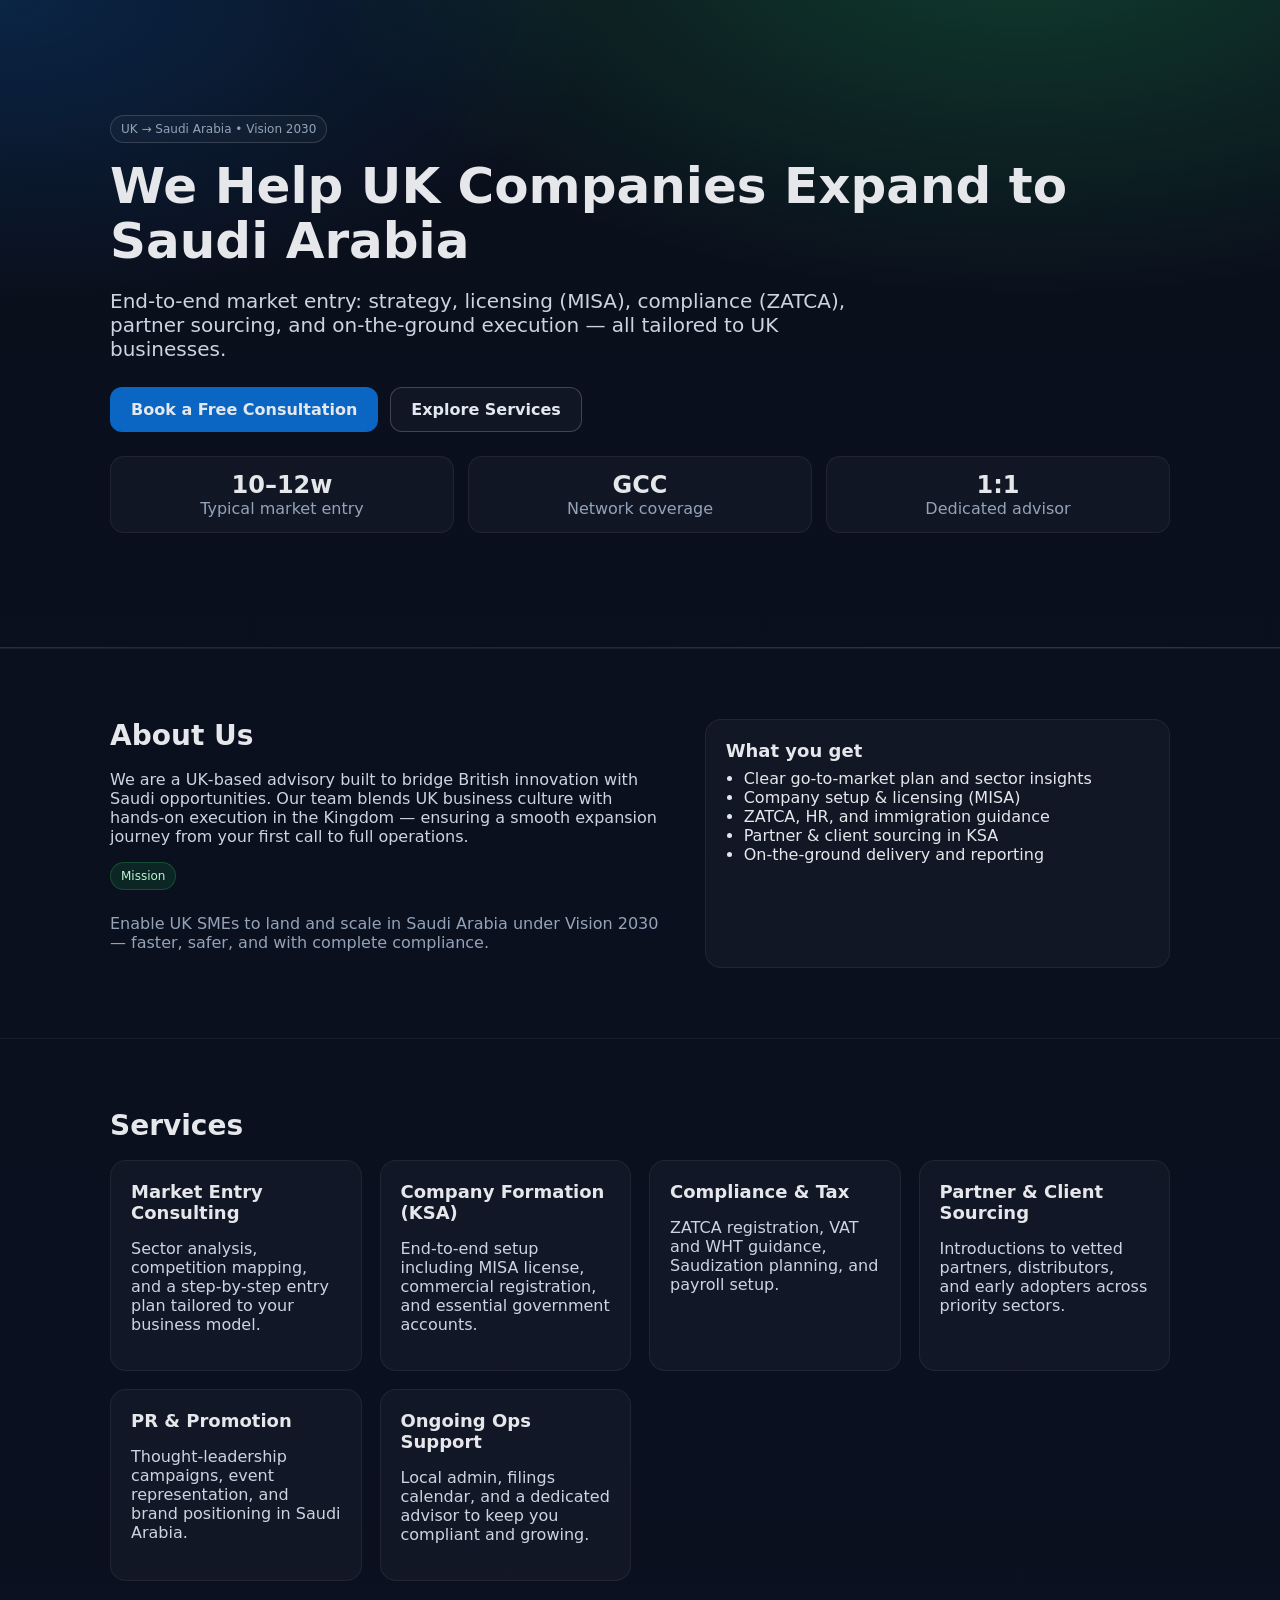
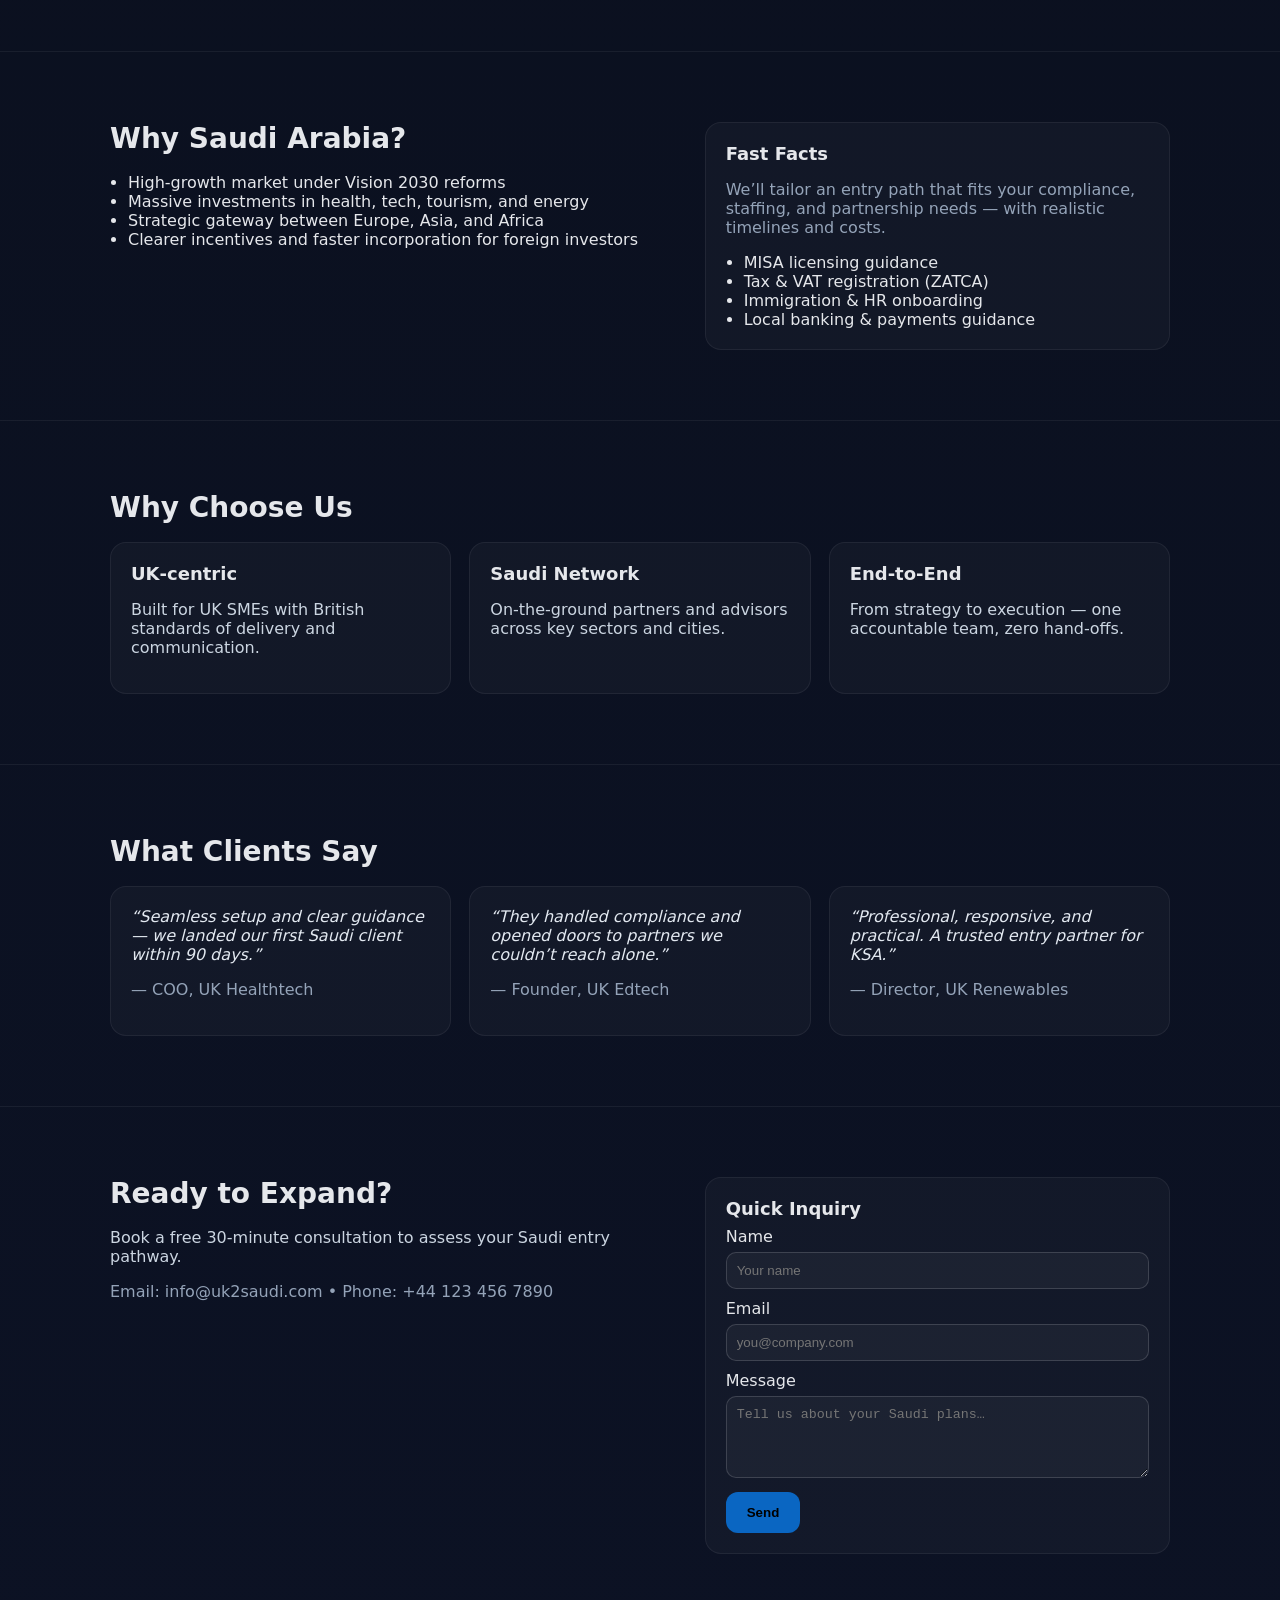
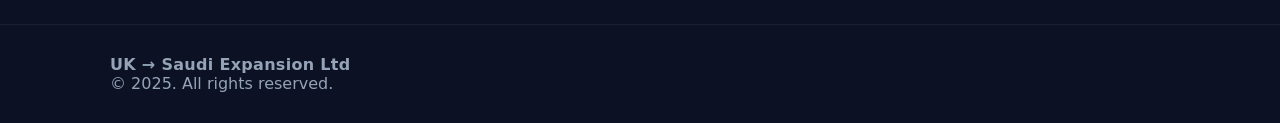
==== index.html @ 772d22e0 "first upload of website" ====
<!DOCTYPE html>
<html lang="en">
<head>
<meta charset="UTF-8">
<meta name="viewport" content="width=device-width, initial-scale=1.0">
<title>UK → Saudi Business Expansion</title>
<style>
  :root{
    --primary:#0A66C2;
    --bg:#0f172a;
    --card:#0b1220;
    --text:#e5e7eb;
    --muted:#94a3b8;
    --accent:#22c55e;
  }
  *{box-sizing:border-box}
  body{margin:0;font-family:system-ui,-apple-system,Segoe UI,Roboto,Inter,Arial,sans-serif;background:linear-gradient(180deg,#0a0f1c 0%,#0c1224 100%);color:var(--text);}
  a{color:inherit;text-decoration:none}
  .container{max-width:1100px;margin:0 auto;padding:0 20px}
  header.hero{
    min-height:72vh;display:flex;align-items:center;position:relative;overflow:hidden;
    background: radial-gradient(1200px 600px at 80% -10%, rgba(34,197,94,.25) 0%, rgba(34,197,94,0) 60%),
                radial-gradient(1000px 500px at 0% 0%, rgba(10,102,194,.25) 0%, rgba(10,102,194,0) 60%);
    border-bottom:1px solid rgba(255,255,255,.06);
  }
  .hero .content{z-index:2}
  .badge{display:inline-flex;gap:8px;align-items:center;border:1px solid rgba(255,255,255,.15);padding:6px 10px;border-radius:999px;color:var(--muted);font-size:12px;margin-bottom:16px;background:rgba(255,255,255,.03)}
  h1{font-size:clamp(32px,5vw,50px);line-height:1.1;margin:0 0 14px}
  .lead{font-size:clamp(16px,2.3vw,20px);color:#cbd5e1;max-width:760px}
  .cta{margin-top:26px;display:flex;flex-wrap:wrap;gap:12px}
  .btn{padding:12px 20px;border-radius:12px;font-weight:600;border:1px solid transparent;transition:.2s}
  .btn-primary{background:var(--primary);}
  .btn-primary:hover{filter:brightness(1.08)}
  .btn-ghost{border-color:rgba(255,255,255,.2);color:#e2e8f0;background:rgba(255,255,255,.03)}
  section{padding:70px 0;border-top:1px solid rgba(255,255,255,.06)}
  h2{font-size:28px;margin:0 0 18px}
  p{color:#cbd5e1}
  .grid{display:grid;gap:18px}
  .grid-3{grid-template-columns:repeat(auto-fit,minmax(240px,1fr))}
  .card{background:rgba(255,255,255,.03);border:1px solid rgba(255,255,255,.06);border-radius:16px;padding:20px}
  .card h3{margin:0 0 8px;font-size:18px}
  .list{margin:0;padding-left:18px}
  .split{display:grid;grid-template-columns:1.1fr .9fr;gap:26px}
  @media(max-width:900px){.split{grid-template-columns:1fr}}
  .pill{display:inline-block;padding:6px 10px;border-radius:999px;background:rgba(34,197,94,.12);color:#bbf7d0;border:1px solid rgba(34,197,94,.25);font-size:12px;margin-bottom:8px}
  .muted{color:var(--muted)}
  .testi{display:grid;gap:18px;grid-template-columns:repeat(auto-fit,minmax(260px,1fr))}
  blockquote{margin:0;font-style:italic;color:#e2e8f0}
  footer{padding:30px 0;color:#94a3b8;border-top:1px solid rgba(255,255,255,.06)}
  .logo{font-weight:800;letter-spacing:.3px}
  .kpis{display:grid;gap:14px;grid-template-columns:repeat(auto-fit,minmax(140px,1fr));margin-top:24px}
  .kpi{background:rgba(255,255,255,.03);border:1px solid rgba(255,255,255,.06);border-radius:14px;padding:14px;text-align:center}
  .kpi .big{font-size:24px;font-weight:800}
</style>
</head>
<body>

<header class="hero">
  <div class="container content">
    <div class="badge">UK → Saudi Arabia • Vision 2030</div>
    <h1>We Help UK Companies Expand to Saudi Arabia</h1>
    <p class="lead">End‑to‑end market entry: strategy, licensing (MISA), compliance (ZATCA), partner sourcing, and on‑the‑ground execution — all tailored to UK businesses.</p>
    <div class="cta">
      <a href="#contact" class="btn btn-primary">Book a Free Consultation</a>
      <a href="#services" class="btn btn-ghost">Explore Services</a>
    </div>
    <div class="kpis">
      <div class="kpi"><div class="big">10–12w</div><div class="muted">Typical market entry</div></div>
      <div class="kpi"><div class="big">GCC</div><div class="muted">Network coverage</div></div>
      <div class="kpi"><div class="big">1:1</div><div class="muted">Dedicated advisor</div></div>
    </div>
  </div>
</header>

<section id="about">
  <div class="container split">
    <div>
      <h2>About Us</h2>
      <p>We are a UK‑based advisory built to bridge British innovation with Saudi opportunities. Our team blends UK business culture with hands‑on execution in the Kingdom — ensuring a smooth expansion journey from your first call to full operations.</p>
      <div class="pill">Mission</div>
      <p class="muted">Enable UK SMEs to land and scale in Saudi Arabia under Vision 2030 — faster, safer, and with complete compliance.</p>
    </div>
    <div class="card">
      <h3>What you get</h3>
      <ul class="list">
        <li>Clear go‑to‑market plan and sector insights</li>
        <li>Company setup & licensing (MISA)</li>
        <li>ZATCA, HR, and immigration guidance</li>
        <li>Partner & client sourcing in KSA</li>
        <li>On‑the‑ground delivery and reporting</li>
      </ul>
    </div>
  </div>
</section>

<section id="services">
  <div class="container">
    <h2>Services</h2>
    <div class="grid grid-3">
      <div class="card">
        <h3>Market Entry Consulting</h3>
        <p>Sector analysis, competition mapping, and a step‑by‑step entry plan tailored to your business model.</p>
      </div>
      <div class="card">
        <h3>Company Formation (KSA)</h3>
        <p>End‑to‑end setup including MISA license, commercial registration, and essential government accounts.</p>
      </div>
      <div class="card">
        <h3>Compliance & Tax</h3>
        <p>ZATCA registration, VAT and WHT guidance, Saudization planning, and payroll setup.</p>
      </div>
      <div class="card">
        <h3>Partner & Client Sourcing</h3>
        <p>Introductions to vetted partners, distributors, and early adopters across priority sectors.</p>
      </div>
      <div class="card">
        <h3>PR & Promotion</h3>
        <p>Thought‑leadership campaigns, event representation, and brand positioning in Saudi Arabia.</p>
      </div>
      <div class="card">
        <h3>Ongoing Ops Support</h3>
        <p>Local admin, filings calendar, and a dedicated advisor to keep you compliant and growing.</p>
      </div>
    </div>
  </div>
</section>

<section id="why-saudi">
  <div class="container split">
    <div>
      <h2>Why Saudi Arabia?</h2>
      <ul class="list">
        <li>High‑growth market under Vision 2030 reforms</li>
        <li>Massive investments in health, tech, tourism, and energy</li>
        <li>Strategic gateway between Europe, Asia, and Africa</li>
        <li>Clearer incentives and faster incorporation for foreign investors</li>
      </ul>
    </div>
    <div class="card">
      <h3>Fast Facts</h3>
      <p class="muted">We’ll tailor an entry path that fits your compliance, staffing, and partnership needs — with realistic timelines and costs.</p>
      <ul class="list">
        <li>MISA licensing guidance</li>
        <li>Tax & VAT registration (ZATCA)</li>
        <li>Immigration & HR onboarding</li>
        <li>Local banking & payments guidance</li>
      </ul>
    </div>
  </div>
</section>

<section id="why-us">
  <div class="container">
    <h2>Why Choose Us</h2>
    <div class="grid grid-3">
      <div class="card"><h3>UK‑centric</h3><p>Built for UK SMEs with British standards of delivery and communication.</p></div>
      <div class="card"><h3>Saudi Network</h3><p>On‑the‑ground partners and advisors across key sectors and cities.</p></div>
      <div class="card"><h3>End‑to‑End</h3><p>From strategy to execution — one accountable team, zero hand‑offs.</p></div>
    </div>
  </div>
</section>

<section id="testimonials">
  <div class="container">
    <h2>What Clients Say</h2>
    <div class="testi">
      <div class="card"><blockquote>“Seamless setup and clear guidance — we landed our first Saudi client within 90 days.”</blockquote><p class="muted">— COO, UK Healthtech</p></div>
      <div class="card"><blockquote>“They handled compliance and opened doors to partners we couldn’t reach alone.”</blockquote><p class="muted">— Founder, UK Edtech</p></div>
      <div class="card"><blockquote>“Professional, responsive, and practical. A trusted entry partner for KSA.”</blockquote><p class="muted">— Director, UK Renewables</p></div>
    </div>
  </div>
</section>

<section id="contact">
  <div class="container split">
    <div>
      <h2>Ready to Expand?</h2>
      <p>Book a free 30‑minute consultation to assess your Saudi entry pathway.</p>
      <p class="muted">Email: info@uk2saudi.com • Phone: +44 123 456 7890</p>
    </div>
    <div class="card">
      <h3>Quick Inquiry</h3>
      <form>
        <label>Name</label><br>
        <input type="text" placeholder="Your name" style="width:100%;padding:10px;border-radius:10px;border:1px solid rgba(255,255,255,.15);background:rgba(255,255,255,.04);color:#fff;margin:6px 0 10px"><br>
        <label>Email</label><br>
        <input type="email" placeholder="you@company.com" style="width:100%;padding:10px;border-radius:10px;border:1px solid rgba(255,255,255,.15);background:rgba(255,255,255,.04);color:#fff;margin:6px 0 10px"><br>
        <label>Message</label><br>
        <textarea placeholder="Tell us about your Saudi plans…" rows="4" style="width:100%;padding:10px;border-radius:10px;border:1px solid rgba(255,255,255,.15);background:rgba(255,255,255,.04);color:#fff;margin:6px 0 10px"></textarea><br>
        <button class="btn btn-primary" type="button">Send</button>
      </form>
    </div>
  </div>
</section>

<footer>
  <div class="container">
    <div class="logo">UK → Saudi Expansion Ltd</div>
    <div class="muted">© 2025. All rights reserved.</div>
  </div>
</footer>

</body>
</html>
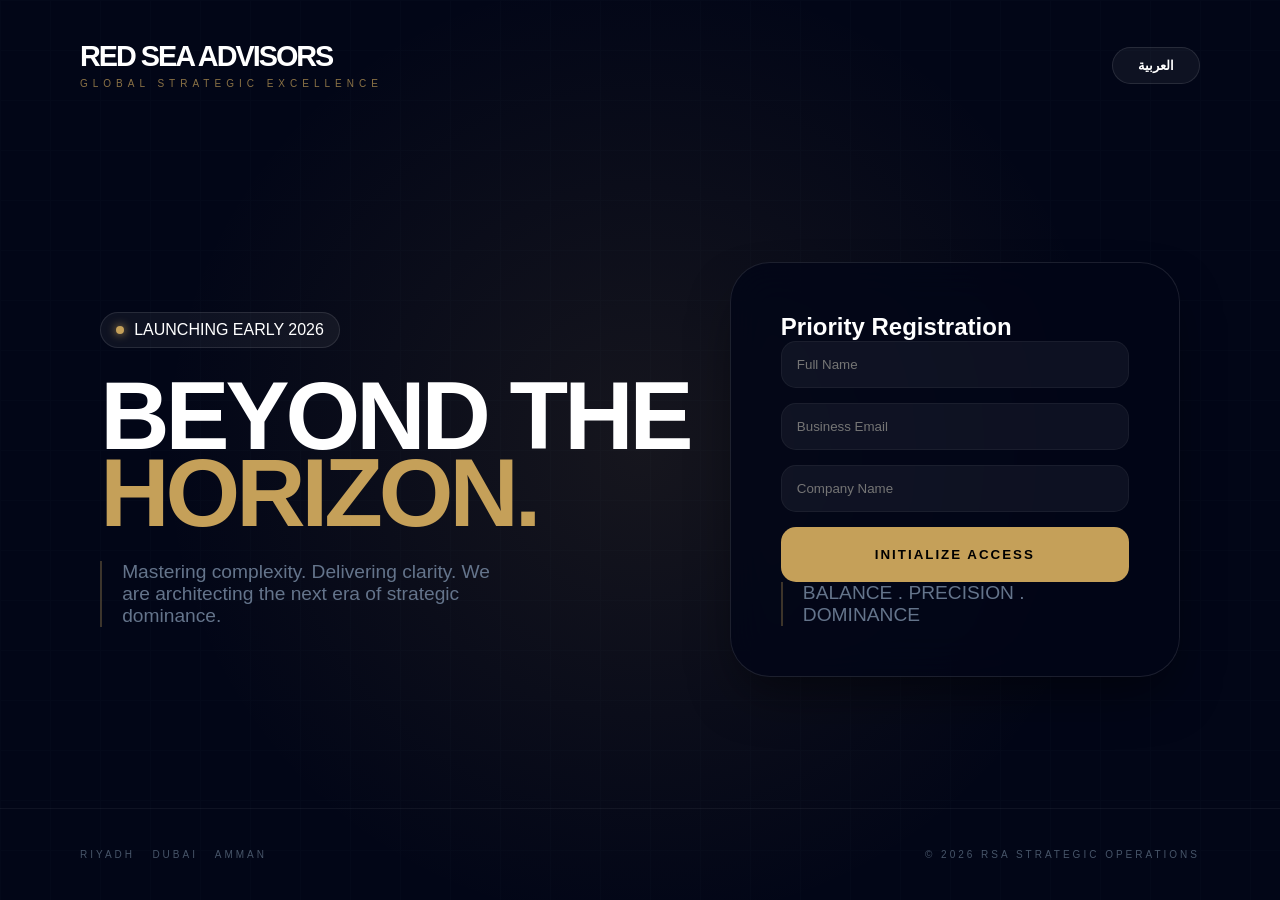
==== commit 14848398: "Add files via upload" ====
--- a/index.html
+++ b/index.html
@@ -1,204 +1,52 @@
 <!DOCTYPE html>
 <html lang="en">
 <head>
-<meta charset="UTF-8">
-<meta name="viewport" content="width=device-width, initial-scale=1.0">
-<title>UK → Saudi Business Expansion</title>
-<style>
-  :root{
-    --primary:#0A66C2;
-    --bg:#0f172a;
-    --card:#0b1220;
-    --text:#e5e7eb;
-    --muted:#94a3b8;
-    --accent:#22c55e;
-  }
-  *{box-sizing:border-box}
-  body{margin:0;font-family:system-ui,-apple-system,Segoe UI,Roboto,Inter,Arial,sans-serif;background:linear-gradient(180deg,#0a0f1c 0%,#0c1224 100%);color:var(--text);}
-  a{color:inherit;text-decoration:none}
-  .container{max-width:1100px;margin:0 auto;padding:0 20px}
-  header.hero{
-    min-height:72vh;display:flex;align-items:center;position:relative;overflow:hidden;
-    background: radial-gradient(1200px 600px at 80% -10%, rgba(34,197,94,.25) 0%, rgba(34,197,94,0) 60%),
-                radial-gradient(1000px 500px at 0% 0%, rgba(10,102,194,.25) 0%, rgba(10,102,194,0) 60%);
-    border-bottom:1px solid rgba(255,255,255,.06);
-  }
-  .hero .content{z-index:2}
-  .badge{display:inline-flex;gap:8px;align-items:center;border:1px solid rgba(255,255,255,.15);padding:6px 10px;border-radius:999px;color:var(--muted);font-size:12px;margin-bottom:16px;background:rgba(255,255,255,.03)}
-  h1{font-size:clamp(32px,5vw,50px);line-height:1.1;margin:0 0 14px}
-  .lead{font-size:clamp(16px,2.3vw,20px);color:#cbd5e1;max-width:760px}
-  .cta{margin-top:26px;display:flex;flex-wrap:wrap;gap:12px}
-  .btn{padding:12px 20px;border-radius:12px;font-weight:600;border:1px solid transparent;transition:.2s}
-  .btn-primary{background:var(--primary);}
-  .btn-primary:hover{filter:brightness(1.08)}
-  .btn-ghost{border-color:rgba(255,255,255,.2);color:#e2e8f0;background:rgba(255,255,255,.03)}
-  section{padding:70px 0;border-top:1px solid rgba(255,255,255,.06)}
-  h2{font-size:28px;margin:0 0 18px}
-  p{color:#cbd5e1}
-  .grid{display:grid;gap:18px}
-  .grid-3{grid-template-columns:repeat(auto-fit,minmax(240px,1fr))}
-  .card{background:rgba(255,255,255,.03);border:1px solid rgba(255,255,255,.06);border-radius:16px;padding:20px}
-  .card h3{margin:0 0 8px;font-size:18px}
-  .list{margin:0;padding-left:18px}
-  .split{display:grid;grid-template-columns:1.1fr .9fr;gap:26px}
-  @media(max-width:900px){.split{grid-template-columns:1fr}}
-  .pill{display:inline-block;padding:6px 10px;border-radius:999px;background:rgba(34,197,94,.12);color:#bbf7d0;border:1px solid rgba(34,197,94,.25);font-size:12px;margin-bottom:8px}
-  .muted{color:var(--muted)}
-  .testi{display:grid;gap:18px;grid-template-columns:repeat(auto-fit,minmax(260px,1fr))}
-  blockquote{margin:0;font-style:italic;color:#e2e8f0}
-  footer{padding:30px 0;color:#94a3b8;border-top:1px solid rgba(255,255,255,.06)}
-  .logo{font-weight:800;letter-spacing:.3px}
-  .kpis{display:grid;gap:14px;grid-template-columns:repeat(auto-fit,minmax(140px,1fr));margin-top:24px}
-  .kpi{background:rgba(255,255,255,.03);border:1px solid rgba(255,255,255,.06);border-radius:14px;padding:14px;text-align:center}
-  .kpi .big{font-size:24px;font-weight:800}
-</style>
+    <meta charset="UTF-8">
+    <meta name="viewport" content="width=device-width, initial-scale=1.0">
+    <title>Red Sea Advisors | Strategic Excellence</title>
+    <link rel="stylesheet" href="style.css">
 </head>
 <body>
+    <div id="spotlight"></div>
+    <div class="grid-bg"></div>
 
-<header class="hero">
-  <div class="container content">
-    <div class="badge">UK → Saudi Arabia • Vision 2030</div>
-    <h1>We Help UK Companies Expand to Saudi Arabia</h1>
-    <p class="lead">End‑to‑end market entry: strategy, licensing (MISA), compliance (ZATCA), partner sourcing, and on‑the‑ground execution — all tailored to UK businesses.</p>
-    <div class="cta">
-      <a href="#contact" class="btn btn-primary">Book a Free Consultation</a>
-      <a href="#services" class="btn btn-ghost">Explore Services</a>
-    </div>
-    <div class="kpis">
-      <div class="kpi"><div class="big">10–12w</div><div class="muted">Typical market entry</div></div>
-      <div class="kpi"><div class="big">GCC</div><div class="muted">Network coverage</div></div>
-      <div class="kpi"><div class="big">1:1</div><div class="muted">Dedicated advisor</div></div>
-    </div>
-  </div>
-</header>
+    <nav>
+        <div class="logo-area">
+            <span class="logo">RED SEA ADVISORS</span>
+            <span class="tagline">GLOBAL STRATEGIC EXCELLENCE</span>
+        </div>
+        <button class="lang-btn" onclick="toggleLanguage()">العربية</button>
+    </nav>
 
-<section id="about">
-  <div class="container split">
-    <div>
-      <h2>About Us</h2>
-      <p>We are a UK‑based advisory built to bridge British innovation with Saudi opportunities. Our team blends UK business culture with hands‑on execution in the Kingdom — ensuring a smooth expansion journey from your first call to full operations.</p>
-      <div class="pill">Mission</div>
-      <p class="muted">Enable UK SMEs to land and scale in Saudi Arabia under Vision 2030 — faster, safer, and with complete compliance.</p>
-    </div>
-    <div class="card">
-      <h3>What you get</h3>
-      <ul class="list">
-        <li>Clear go‑to‑market plan and sector insights</li>
-        <li>Company setup & licensing (MISA)</li>
-        <li>ZATCA, HR, and immigration guidance</li>
-        <li>Partner & client sourcing in KSA</li>
-        <li>On‑the‑ground delivery and reporting</li>
-      </ul>
-    </div>
-  </div>
-</section>
+    <main>
+        <div class="content">
+            <div class="badge">
+                <span class="dot"></span>
+                <span id="badge-text">LAUNCHING EARLY 2026</span>
+            </div>
+            <h1 id="main-title">BEYOND THE <br><span class="gold-text">HORIZON.</span></h1>
+            <p id="description">Mastering complexity. Delivering clarity. We are architecting the next era of strategic dominance.</p>
+        </div>
 
-<section id="services">
-  <div class="container">
-    <h2>Services</h2>
-    <div class="grid grid-3">
-      <div class="card">
-        <h3>Market Entry Consulting</h3>
-        <p>Sector analysis, competition mapping, and a step‑by‑step entry plan tailored to your business model.</p>
-      </div>
-      <div class="card">
-        <h3>Company Formation (KSA)</h3>
-        <p>End‑to‑end setup including MISA license, commercial registration, and essential government accounts.</p>
-      </div>
-      <div class="card">
-        <h3>Compliance & Tax</h3>
-        <p>ZATCA registration, VAT and WHT guidance, Saudization planning, and payroll setup.</p>
-      </div>
-      <div class="card">
-        <h3>Partner & Client Sourcing</h3>
-        <p>Introductions to vetted partners, distributors, and early adopters across priority sectors.</p>
-      </div>
-      <div class="card">
-        <h3>PR & Promotion</h3>
-        <p>Thought‑leadership campaigns, event representation, and brand positioning in Saudi Arabia.</p>
-      </div>
-      <div class="card">
-        <h3>Ongoing Ops Support</h3>
-        <p>Local admin, filings calendar, and a dedicated advisor to keep you compliant and growing.</p>
-      </div>
-    </div>
-  </div>
-</section>
+        <div class="form-container">
+            <div class="form-card">
+                <h2 id="form-title">Priority Registration</h2>
+                <form id="access-form">
+                    <input type="text" placeholder="Full Name" required>
+                    <input type="email" placeholder="Business Email" required>
+                    <input type="text" placeholder="Company Name">
+                    <button type="submit" class="submit-btn">INITIALIZE ACCESS</button>
+                </form>
+                <p class="footer-note">BALANCE . PRECISION . DOMINANCE</p>
+            </div>
+        </div>
+    </main>
 
-<section id="why-saudi">
-  <div class="container split">
-    <div>
-      <h2>Why Saudi Arabia?</h2>
-      <ul class="list">
-        <li>High‑growth market under Vision 2030 reforms</li>
-        <li>Massive investments in health, tech, tourism, and energy</li>
-        <li>Strategic gateway between Europe, Asia, and Africa</li>
-        <li>Clearer incentives and faster incorporation for foreign investors</li>
-      </ul>
-    </div>
-    <div class="card">
-      <h3>Fast Facts</h3>
-      <p class="muted">We’ll tailor an entry path that fits your compliance, staffing, and partnership needs — with realistic timelines and costs.</p>
-      <ul class="list">
-        <li>MISA licensing guidance</li>
-        <li>Tax & VAT registration (ZATCA)</li>
-        <li>Immigration & HR onboarding</li>
-        <li>Local banking & payments guidance</li>
-      </ul>
-    </div>
-  </div>
-</section>
+    <footer>
+        <div class="locations">RIYADH &nbsp; DUBAI &nbsp; AMMAN</div>
+        <div class="copyright">© 2026 RSA STRATEGIC OPERATIONS</div>
+    </footer>
 
-<section id="why-us">
-  <div class="container">
-    <h2>Why Choose Us</h2>
-    <div class="grid grid-3">
-      <div class="card"><h3>UK‑centric</h3><p>Built for UK SMEs with British standards of delivery and communication.</p></div>
-      <div class="card"><h3>Saudi Network</h3><p>On‑the‑ground partners and advisors across key sectors and cities.</p></div>
-      <div class="card"><h3>End‑to‑End</h3><p>From strategy to execution — one accountable team, zero hand‑offs.</p></div>
-    </div>
-  </div>
-</section>
-
-<section id="testimonials">
-  <div class="container">
-    <h2>What Clients Say</h2>
-    <div class="testi">
-      <div class="card"><blockquote>“Seamless setup and clear guidance — we landed our first Saudi client within 90 days.”</blockquote><p class="muted">— COO, UK Healthtech</p></div>
-      <div class="card"><blockquote>“They handled compliance and opened doors to partners we couldn’t reach alone.”</blockquote><p class="muted">— Founder, UK Edtech</p></div>
-      <div class="card"><blockquote>“Professional, responsive, and practical. A trusted entry partner for KSA.”</blockquote><p class="muted">— Director, UK Renewables</p></div>
-    </div>
-  </div>
-</section>
-
-<section id="contact">
-  <div class="container split">
-    <div>
-      <h2>Ready to Expand?</h2>
-      <p>Book a free 30‑minute consultation to assess your Saudi entry pathway.</p>
-      <p class="muted">Email: info@uk2saudi.com • Phone: +44 123 456 7890</p>
-    </div>
-    <div class="card">
-      <h3>Quick Inquiry</h3>
-      <form>
-        <label>Name</label><br>
-        <input type="text" placeholder="Your name" style="width:100%;padding:10px;border-radius:10px;border:1px solid rgba(255,255,255,.15);background:rgba(255,255,255,.04);color:#fff;margin:6px 0 10px"><br>
-        <label>Email</label><br>
-        <input type="email" placeholder="you@company.com" style="width:100%;padding:10px;border-radius:10px;border:1px solid rgba(255,255,255,.15);background:rgba(255,255,255,.04);color:#fff;margin:6px 0 10px"><br>
-        <label>Message</label><br>
-        <textarea placeholder="Tell us about your Saudi plans…" rows="4" style="width:100%;padding:10px;border-radius:10px;border:1px solid rgba(255,255,255,.15);background:rgba(255,255,255,.04);color:#fff;margin:6px 0 10px"></textarea><br>
-        <button class="btn btn-primary" type="button">Send</button>
-      </form>
-    </div>
-  </div>
-</section>
-
-<footer>
-  <div class="container">
-    <div class="logo">UK → Saudi Expansion Ltd</div>
-    <div class="muted">© 2025. All rights reserved.</div>
-  </div>
-</footer>
-
+    <script src="script.js"></script>
 </body>
 </html>
--- a/style.css
+++ b/style.css
@@ -0,0 +1,59 @@
+:root {
+    --gold: #C5A059;
+    --bg: #020617;
+    --text: #ffffff;
+}
+
+* { margin: 0; padding: 0; box-sizing: border-box; font-family: 'Inter', sans-serif; }
+
+body {
+    background-color: var(--bg);
+    color: var(--text);
+    height: 100vh;
+    overflow: hidden;
+    display: flex;
+    flex-direction: column;
+}
+
+/* Grid & Spotlight */
+.grid-bg {
+    position: absolute; inset: 0;
+    background-image: linear-gradient(#1e293b 1px, transparent 1px), linear-gradient(90deg, #1e293b 1px, transparent 1px);
+    background-size: 50px 50px;
+    opacity: 0.1; z-index: -1;
+}
+
+#spotlight {
+    position: absolute; inset: 0;
+    background: radial-gradient(600px at 50% 50%, rgba(197, 160, 89, 0.1), transparent 80%);
+    pointer-events: none; z-index: 1;
+}
+
+/* Navigation */
+nav { padding: 40px 80px; display: flex; justify-content: space-between; align-items: center; z-index: 10; }
+.logo { font-size: 1.8rem; font-weight: 900; letter-spacing: -2px; display: block; }
+.tagline { color: var(--gold); font-size: 10px; letter-spacing: 5px; opacity: 0.7; }
+.lang-btn { background: rgba(255,255,255,0.05); border: 1px solid rgba(255,255,255,0.1); color: white; padding: 10px 25px; border-radius: 20px; cursor: pointer; font-weight: bold; transition: 0.3s; }
+.lang-btn:hover { background: var(--gold); color: black; }
+
+/* Main Section */
+main { flex: 1; display: flex; align-items: center; justify-content: space-around; padding: 0 80px; z-index: 5; }
+
+.badge { display: flex; align-items: center; gap: 10px; background: rgba(255,255,255,0.05); padding: 8px 15px; border-radius: 20px; border: 1px solid rgba(255,255,255,0.1); width: fit-content; margin-bottom: 30px; }
+.dot { width: 8px; height: 8px; background: var(--gold); border-radius: 50%; box-shadow: 0 0 10px var(--gold); animation: pulse 1.5s infinite; }
+
+h1 { font-size: 6rem; font-weight: 900; line-height: 0.8; letter-spacing: -4px; margin-bottom: 30px; }
+.gold-text { color: var(--gold); }
+
+p { max-width: 400px; color: #64748b; font-size: 1.2rem; border-left: 2px solid rgba(197, 160, 89, 0.3); padding-left: 20px; }
+
+/* Form */
+.form-card { background: rgba(2, 6, 23, 0.8); backdrop-filter: blur(20px); padding: 50px; border-radius: 40px; border: 1px solid rgba(255,255,255,0.1); width: 450px; box-shadow: 0 25px 50px -12px rgba(0,0,0,0.5); }
+input { width: 100%; background: rgba(255,255,255,0.05); border: 1px solid rgba(255,255,255,0.05); padding: 15px; border-radius: 15px; color: white; margin-bottom: 15px; outline: none; }
+input:focus { border-color: var(--gold); }
+.submit-btn { width: 100%; background: var(--gold); color: black; border: none; padding: 20px; border-radius: 15px; font-weight: 900; cursor: pointer; transition: 0.3s; letter-spacing: 2px; }
+.submit-btn:hover { background: white; transform: scale(1.02); }
+
+@keyframes pulse { 0% { opacity: 1; } 50% { opacity: 0.3; } 100% { opacity: 1; } }
+
+footer { padding: 40px 80px; display: flex; justify-content: space-between; font-size: 10px; letter-spacing: 3px; color: #475569; border-top: 1px solid rgba(255,255,255,0.05); }
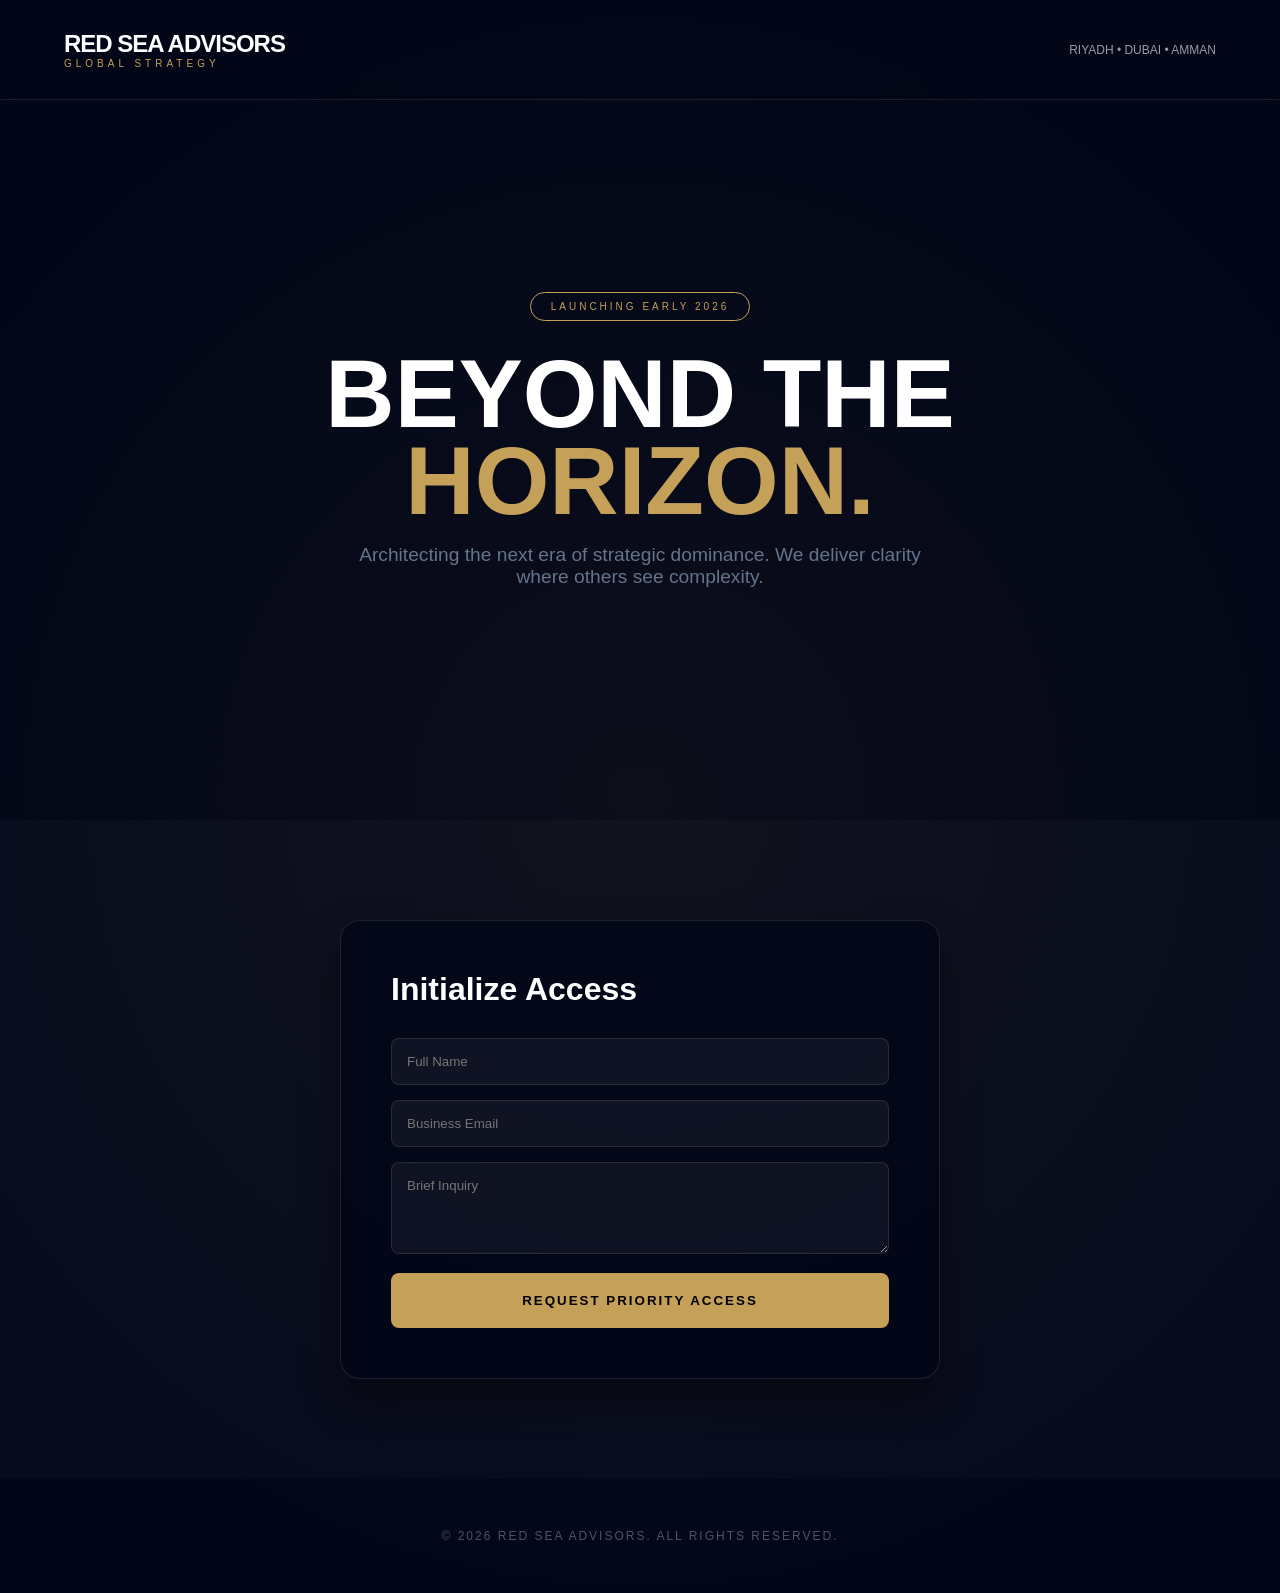
==== commit bc9f0ed0: "Add files via upload" ====
--- a/index.html
+++ b/index.html
@@ -3,50 +3,172 @@
 <head>
     <meta charset="UTF-8">
     <meta name="viewport" content="width=device-width, initial-scale=1.0">
-    <title>Red Sea Advisors | Strategic Excellence</title>
-    <link rel="stylesheet" href="style.css">
+    <title>Red Sea Advisors | Global Strategy</title>
+    <style>
+        :root {
+            --gold: #C5A059;
+            --dark: #020617;
+            --border: rgba(255, 255, 255, 0.1);
+        }
+
+        * { margin: 0; padding: 0; box-sizing: border-box; font-family: 'Segoe UI', Roboto, sans-serif; }
+
+        body { 
+            background: var(--dark); 
+            color: white; 
+            overflow-x: hidden;
+            background-image: radial-gradient(circle at 50% 50%, rgba(197, 160, 89, 0.05) 0%, transparent 80%);
+        }
+
+        /* Navigation */
+        nav {
+            padding: 30px 5%;
+            display: flex;
+            justify-content: space-between;
+            align-items: center;
+            border-bottom: 1px solid var(--border);
+            backdrop-filter: blur(10px);
+            position: sticky;
+            top: 0;
+            z-index: 100;
+        }
+
+        .logo { font-size: 1.5rem; font-weight: 900; letter-spacing: -1px; }
+        .logo span { color: var(--gold); display: block; font-size: 10px; letter-spacing: 4px; font-weight: normal; }
+
+        /* Hero Section */
+        .hero {
+            height: 80vh;
+            display: flex;
+            flex-direction: column;
+            justify-content: center;
+            align-items: center;
+            text-align: center;
+            padding: 0 5%;
+        }
+
+        .badge {
+            font-size: 10px;
+            letter-spacing: 3px;
+            border: 1px solid var(--gold);
+            padding: 8px 20px;
+            border-radius: 50px;
+            color: var(--gold);
+            margin-bottom: 30px;
+        }
+
+        h1 { font-size: clamp(3rem, 10vw, 6rem); line-height: 0.9; margin-bottom: 20px; font-weight: 900; }
+        h1 span { color: var(--gold); }
+
+        p { max-width: 600px; color: #64748b; font-size: 1.2rem; margin-bottom: 40px; }
+
+        /* Form Section */
+        .contact-section {
+            padding: 100px 5%;
+            background: rgba(255, 255, 255, 0.02);
+            display: flex;
+            justify-content: center;
+        }
+
+        .contact-card {
+            background: rgba(2, 6, 23, 0.8);
+            border: 1px solid var(--border);
+            padding: 50px;
+            border-radius: 20px;
+            width: 100%;
+            max-width: 600px;
+            box-shadow: 0 20px 40px rgba(0,0,0,0.4);
+        }
+
+        .contact-card h2 { margin-bottom: 30px; font-size: 2rem; }
+
+        input, textarea {
+            width: 100%;
+            padding: 15px;
+            margin-bottom: 15px;
+            background: rgba(255,255,255,0.05);
+            border: 1px solid var(--border);
+            color: white;
+            border-radius: 8px;
+            outline: none;
+        }
+
+        input:focus { border-color: var(--gold); }
+
+        button {
+            width: 100%;
+            padding: 20px;
+            background: var(--gold);
+            color: black;
+            border: none;
+            font-weight: 900;
+            cursor: pointer;
+            border-radius: 8px;
+            letter-spacing: 2px;
+            transition: 0.3s;
+        }
+
+        button:hover { background: white; transform: translateY(-3px); }
+
+        footer {
+            padding: 50px 5%;
+            text-align: center;
+            font-size: 12px;
+            color: #475569;
+            letter-spacing: 2px;
+        }
+
+        /* Spotlight Effect */
+        #spotlight {
+            position: fixed;
+            inset: 0;
+            pointer-events: none;
+            z-index: 1;
+        }
+    </style>
 </head>
 <body>
     <div id="spotlight"></div>
-    <div class="grid-bg"></div>
 
     <nav>
-        <div class="logo-area">
-            <span class="logo">RED SEA ADVISORS</span>
-            <span class="tagline">GLOBAL STRATEGIC EXCELLENCE</span>
-        </div>
-        <button class="lang-btn" onclick="toggleLanguage()">العربية</button>
+        <div class="logo">RED SEA ADVISORS <span>GLOBAL STRATEGY</span></div>
+        <div style="font-size: 12px; opacity: 0.6;">RIYADH • DUBAI • AMMAN</div>
     </nav>
 
-    <main>
-        <div class="content">
-            <div class="badge">
-                <span class="dot"></span>
-                <span id="badge-text">LAUNCHING EARLY 2026</span>
-            </div>
-            <h1 id="main-title">BEYOND THE <br><span class="gold-text">HORIZON.</span></h1>
-            <p id="description">Mastering complexity. Delivering clarity. We are architecting the next era of strategic dominance.</p>
+    <section class="hero">
+        <div class="badge">LAUNCHING EARLY 2026</div>
+        <h1>BEYOND THE <br><span>HORIZON.</span></h1>
+        <p>Architecting the next era of strategic dominance. We deliver clarity where others see complexity.</p>
+    </section>
+
+    <section class="contact-section">
+        <div class="contact-card">
+            <h2>Initialize Access</h2>
+            <form id="contactForm">
+                <input type="text" placeholder="Full Name" required>
+                <input type="email" placeholder="Business Email" required>
+                <textarea rows="4" placeholder="Brief Inquiry"></textarea>
+                <button type="submit">REQUEST PRIORITY ACCESS</button>
+            </form>
         </div>
-
-        <div class="form-container">
-            <div class="form-card">
-                <h2 id="form-title">Priority Registration</h2>
-                <form id="access-form">
-                    <input type="text" placeholder="Full Name" required>
-                    <input type="email" placeholder="Business Email" required>
-                    <input type="text" placeholder="Company Name">
-                    <button type="submit" class="submit-btn">INITIALIZE ACCESS</button>
-                </form>
-                <p class="footer-note">BALANCE . PRECISION . DOMINANCE</p>
-            </div>
-        </div>
-    </main>
+    </section>
 
     <footer>
-        <div class="locations">RIYADH &nbsp; DUBAI &nbsp; AMMAN</div>
-        <div class="copyright">© 2026 RSA STRATEGIC OPERATIONS</div>
+        © 2026 RED SEA ADVISORS. ALL RIGHTS RESERVED.
     </footer>
 
-    <script src="script.js"></script>
+    <script>
+        // Interactive Spotlight
+        document.addEventListener('mousemove', (e) => {
+            const spotlight = document.getElementById('spotlight');
+            spotlight.style.background = `radial-gradient(600px at ${e.clientX}px ${e.clientY}px, rgba(197, 160, 89, 0.07), transparent 80%)`;
+        });
+
+        // Form Submission
+        document.getElementById('contactForm').addEventListener('submit', (e) => {
+            e.preventDefault();
+            alert('Your request has been transmitted. Our advisors will contact you shortly.');
+        });
+    </script>
 </body>
 </html>
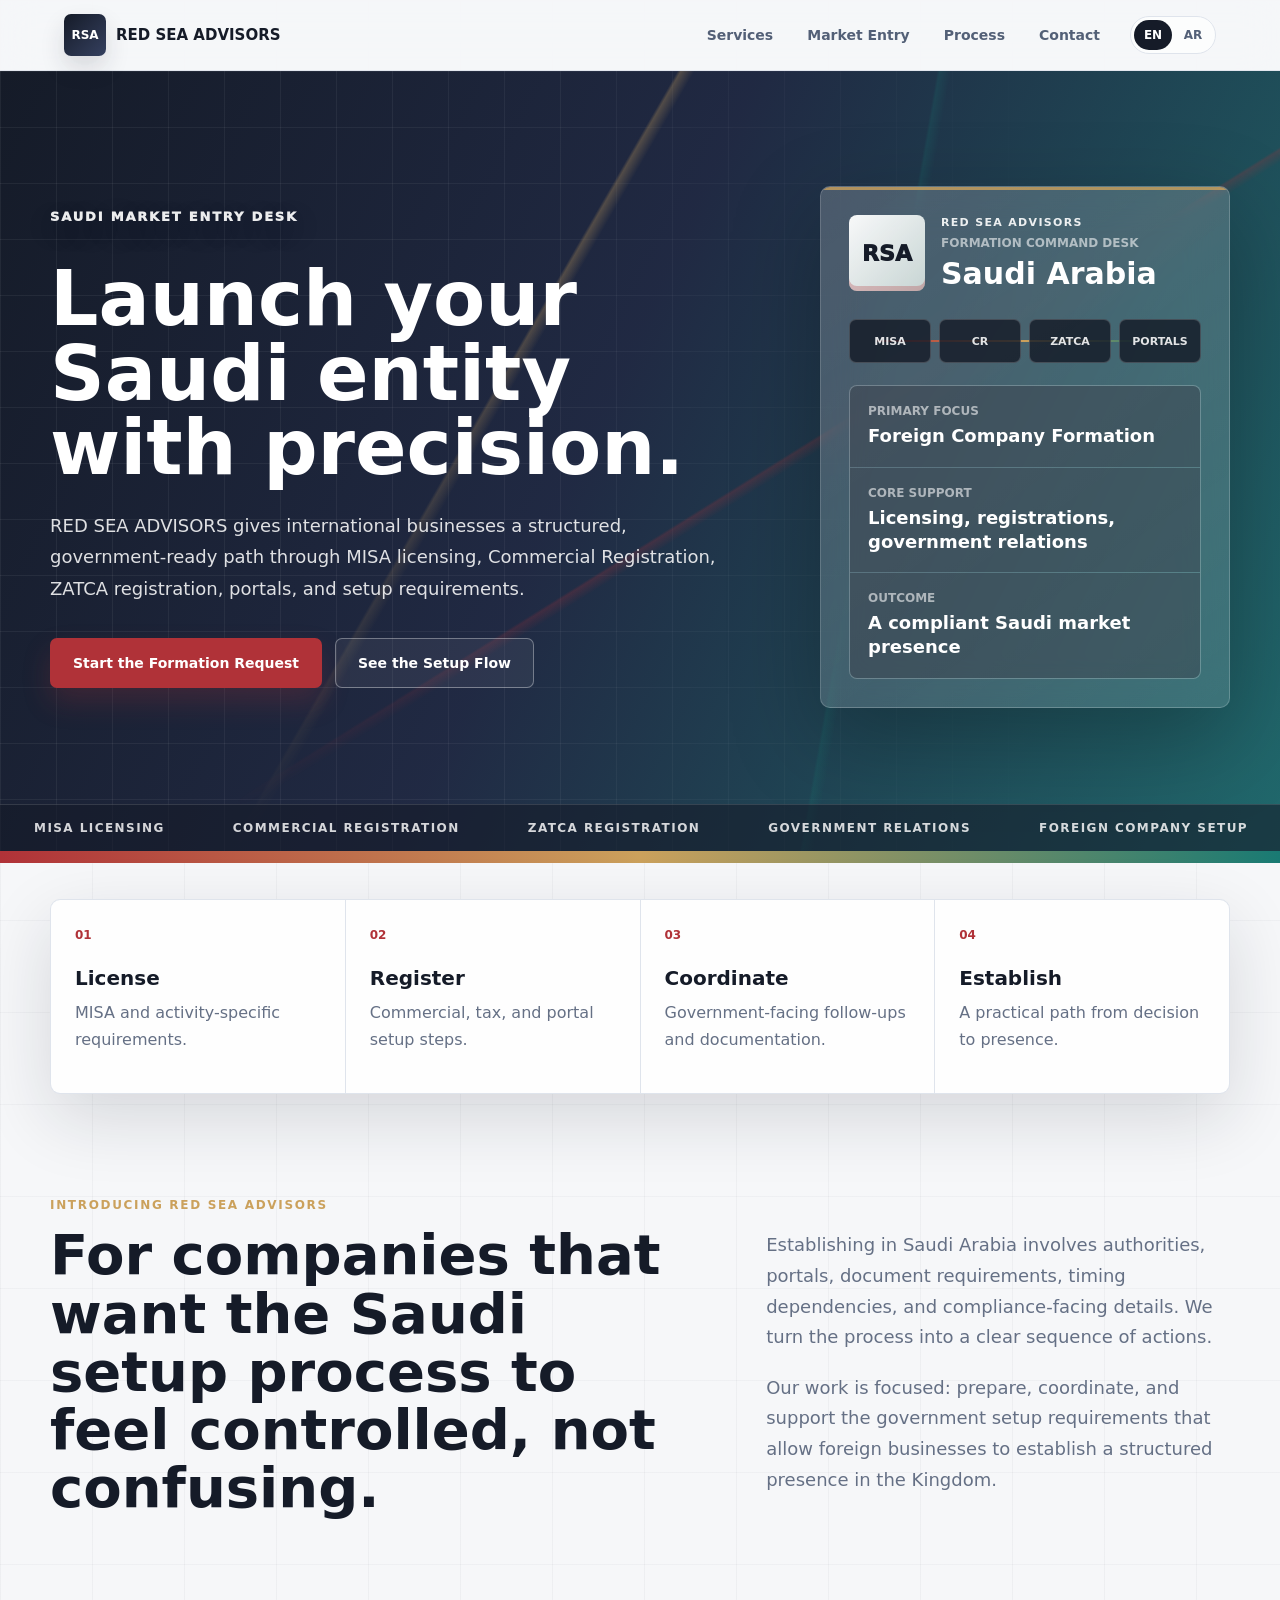
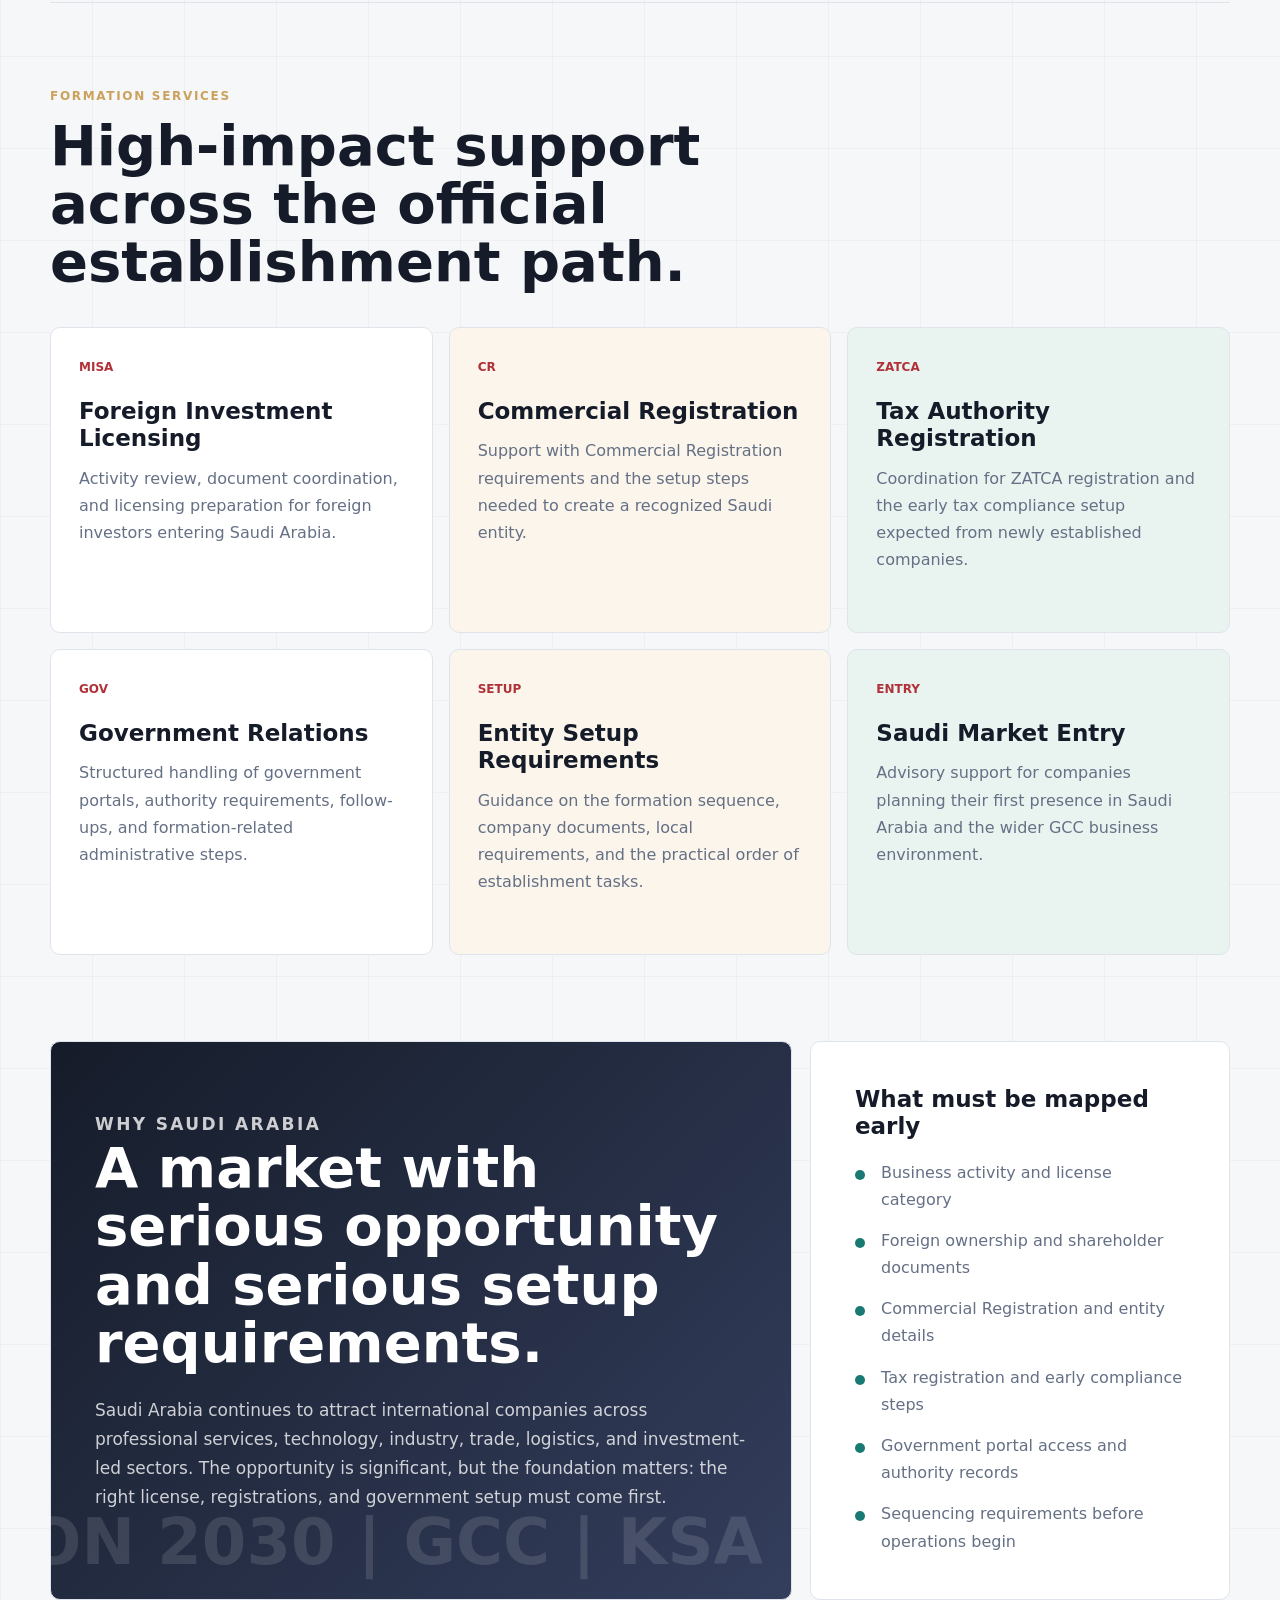
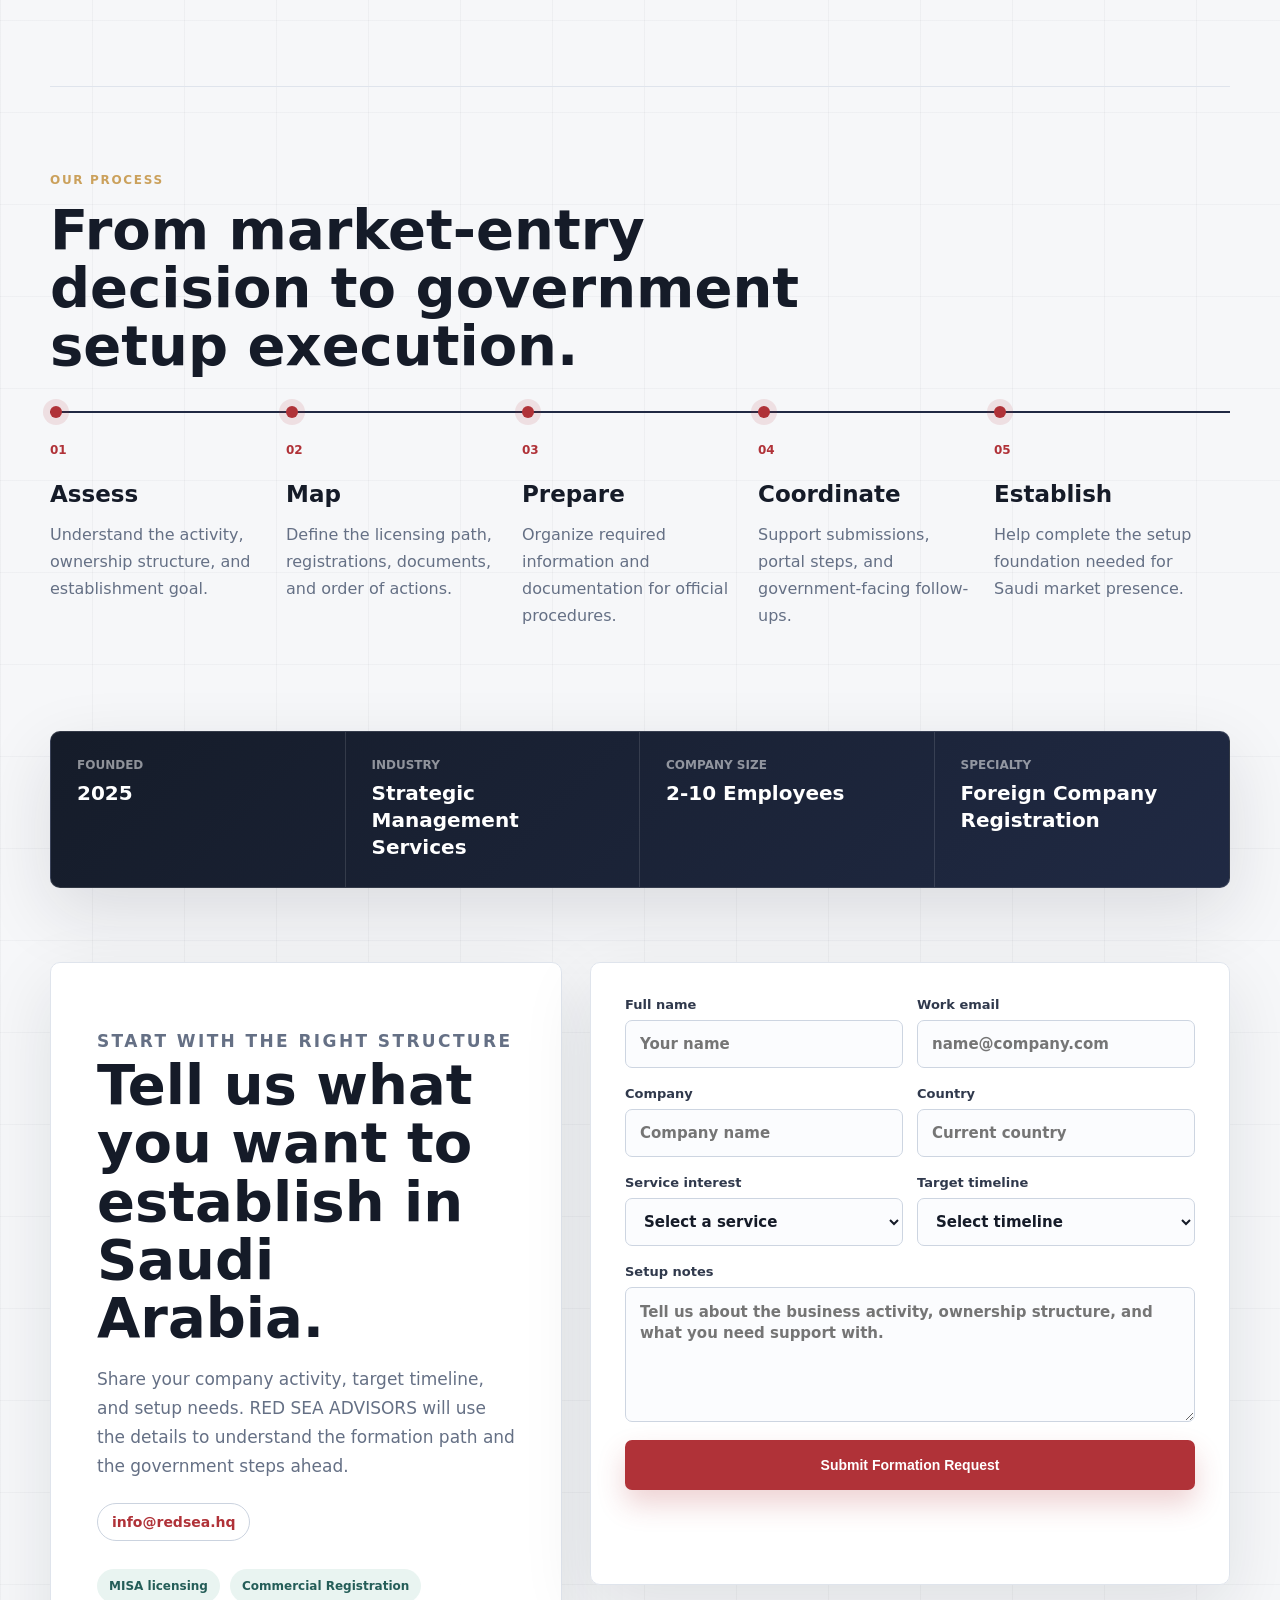
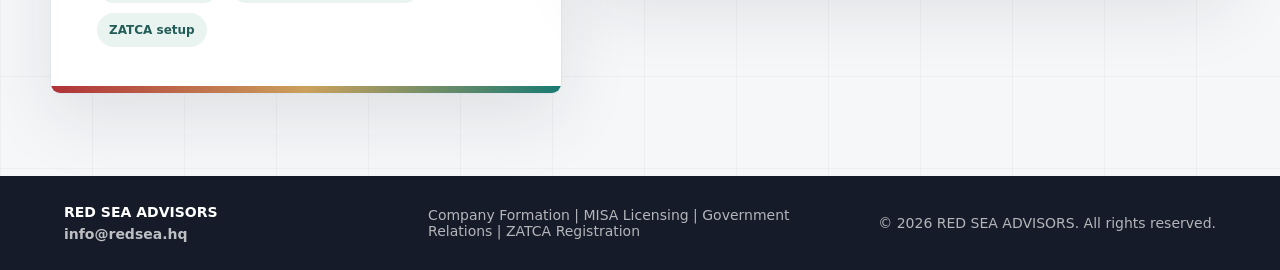
==== commit a0bf8524: "Add files via upload" ====
--- a/index.html
+++ b/index.html
@@ -1,174 +1,394 @@
-<!DOCTYPE html>
+<!doctype html>
 <html lang="en">
-<head>
-    <meta charset="UTF-8">
-    <meta name="viewport" content="width=device-width, initial-scale=1.0">
-    <title>Red Sea Advisors | Global Strategy</title>
-    <style>
-        :root {
-            --gold: #C5A059;
-            --dark: #020617;
-            --border: rgba(255, 255, 255, 0.1);
-        }
-
-        * { margin: 0; padding: 0; box-sizing: border-box; font-family: 'Segoe UI', Roboto, sans-serif; }
-
-        body { 
-            background: var(--dark); 
-            color: white; 
-            overflow-x: hidden;
-            background-image: radial-gradient(circle at 50% 50%, rgba(197, 160, 89, 0.05) 0%, transparent 80%);
-        }
-
-        /* Navigation */
-        nav {
-            padding: 30px 5%;
-            display: flex;
-            justify-content: space-between;
-            align-items: center;
-            border-bottom: 1px solid var(--border);
-            backdrop-filter: blur(10px);
-            position: sticky;
-            top: 0;
-            z-index: 100;
-        }
-
-        .logo { font-size: 1.5rem; font-weight: 900; letter-spacing: -1px; }
-        .logo span { color: var(--gold); display: block; font-size: 10px; letter-spacing: 4px; font-weight: normal; }
-
-        /* Hero Section */
-        .hero {
-            height: 80vh;
-            display: flex;
-            flex-direction: column;
-            justify-content: center;
-            align-items: center;
-            text-align: center;
-            padding: 0 5%;
-        }
-
-        .badge {
-            font-size: 10px;
-            letter-spacing: 3px;
-            border: 1px solid var(--gold);
-            padding: 8px 20px;
-            border-radius: 50px;
-            color: var(--gold);
-            margin-bottom: 30px;
-        }
-
-        h1 { font-size: clamp(3rem, 10vw, 6rem); line-height: 0.9; margin-bottom: 20px; font-weight: 900; }
-        h1 span { color: var(--gold); }
-
-        p { max-width: 600px; color: #64748b; font-size: 1.2rem; margin-bottom: 40px; }
-
-        /* Form Section */
-        .contact-section {
-            padding: 100px 5%;
-            background: rgba(255, 255, 255, 0.02);
-            display: flex;
-            justify-content: center;
-        }
-
-        .contact-card {
-            background: rgba(2, 6, 23, 0.8);
-            border: 1px solid var(--border);
-            padding: 50px;
-            border-radius: 20px;
-            width: 100%;
-            max-width: 600px;
-            box-shadow: 0 20px 40px rgba(0,0,0,0.4);
-        }
-
-        .contact-card h2 { margin-bottom: 30px; font-size: 2rem; }
-
-        input, textarea {
-            width: 100%;
-            padding: 15px;
-            margin-bottom: 15px;
-            background: rgba(255,255,255,0.05);
-            border: 1px solid var(--border);
-            color: white;
-            border-radius: 8px;
-            outline: none;
-        }
-
-        input:focus { border-color: var(--gold); }
-
-        button {
-            width: 100%;
-            padding: 20px;
-            background: var(--gold);
-            color: black;
-            border: none;
-            font-weight: 900;
-            cursor: pointer;
-            border-radius: 8px;
-            letter-spacing: 2px;
-            transition: 0.3s;
-        }
-
-        button:hover { background: white; transform: translateY(-3px); }
-
-        footer {
-            padding: 50px 5%;
-            text-align: center;
-            font-size: 12px;
-            color: #475569;
-            letter-spacing: 2px;
-        }
-
-        /* Spotlight Effect */
-        #spotlight {
-            position: fixed;
-            inset: 0;
-            pointer-events: none;
-            z-index: 1;
-        }
-    </style>
-</head>
-<body>
-    <div id="spotlight"></div>
-
-    <nav>
-        <div class="logo">RED SEA ADVISORS <span>GLOBAL STRATEGY</span></div>
-        <div style="font-size: 12px; opacity: 0.6;">RIYADH • DUBAI • AMMAN</div>
-    </nav>
-
-    <section class="hero">
-        <div class="badge">LAUNCHING EARLY 2026</div>
-        <h1>BEYOND THE <br><span>HORIZON.</span></h1>
-        <p>Architecting the next era of strategic dominance. We deliver clarity where others see complexity.</p>
-    </section>
-
-    <section class="contact-section">
-        <div class="contact-card">
-            <h2>Initialize Access</h2>
-            <form id="contactForm">
-                <input type="text" placeholder="Full Name" required>
-                <input type="email" placeholder="Business Email" required>
-                <textarea rows="4" placeholder="Brief Inquiry"></textarea>
-                <button type="submit">REQUEST PRIORITY ACCESS</button>
-            </form>
-        </div>
-    </section>
+  <head>
+    <meta charset="utf-8" />
+    <meta name="viewport" content="width=device-width, initial-scale=1" />
+    <title>RED SEA ADVISORS | Saudi Company Formation & Market Entry</title>
+    <meta
+      name="description"
+      content="RED SEA ADVISORS supports international businesses with company formation, MISA licensing, commercial registration, ZATCA registration, and government setup in Saudi Arabia."
+    />
+    <meta property="og:title" content="RED SEA ADVISORS | Saudi Company Formation" />
+    <meta
+      property="og:description"
+      content="Structured support for MISA licensing, Commercial Registration, ZATCA registration, and foreign company setup in Saudi Arabia."
+    />
+    <meta property="og:type" content="website" />
+    <meta property="og:url" content="https://redseahq.com" />
+    <meta name="twitter:card" content="summary_large_image" />
+    <link rel="stylesheet" href="styles.css" />
+    <script src="script.js" defer></script>
+    <script type="application/ld+json">
+      {
+        "@context": "https://schema.org",
+        "@type": "Organization",
+        "name": "RED SEA ADVISORS",
+        "url": "https://redseahq.com",
+        "foundingDate": "2025",
+        "industry": "Strategic Management Services",
+        "description": "Company formation, licensing, registrations, and government setup support for international businesses entering Saudi Arabia.",
+        "areaServed": "Saudi Arabia"
+      }
+    </script>
+  </head>
+  <body>
+    <div class="scroll-progress" aria-hidden="true"></div>
+
+    <header class="site-header">
+      <a class="brand" href="#top" aria-label="RED SEA ADVISORS home">
+        <span class="brand-mark" aria-hidden="true">RSA</span>
+        <span class="brand-name">RED SEA ADVISORS</span>
+      </a>
+      <div class="header-actions">
+        <nav aria-label="Main navigation">
+          <a href="#services" data-i18n="nav_services">Services</a>
+          <a href="#entry" data-i18n="nav_entry">Market Entry</a>
+          <a href="#process" data-i18n="nav_process">Process</a>
+          <a href="#contact" data-i18n="nav_contact">Contact</a>
+        </nav>
+        <div class="language-switch" aria-label="Language switcher">
+          <button class="is-active" type="button" data-lang="en">EN</button>
+          <button type="button" data-lang="ar">AR</button>
+        </div>
+      </div>
+    </header>
+
+    <main id="top">
+      <section class="hero">
+        <div class="hero-grid" aria-hidden="true"></div>
+        <div class="hero-route" aria-hidden="true"></div>
+        <div class="hero-layout">
+          <div class="hero-copy reveal">
+            <p class="eyebrow" data-i18n="hero_kicker">Saudi market entry desk</p>
+            <h1 data-i18n="hero_title">Launch your Saudi entity with precision.</h1>
+            <p data-i18n="hero_body">
+              RED SEA ADVISORS gives international businesses a structured,
+              government-ready path through MISA licensing, Commercial
+              Registration, ZATCA registration, portals, and setup requirements.
+            </p>
+            <div class="hero-actions">
+              <a class="button primary" href="#contact" data-i18n="hero_cta">Start the Formation Request</a>
+              <a class="button ghost" href="#process" data-i18n="hero_secondary">See the Setup Flow</a>
+            </div>
+          </div>
+
+          <aside class="command-panel reveal delay-1" aria-label="Saudi setup command panel">
+            <div class="panel-top">
+              <div class="panel-logo" aria-hidden="true">RSA</div>
+              <div>
+                <small>RED SEA ADVISORS</small>
+                <span data-i18n="panel_kicker">Formation Command Desk</span>
+                <strong data-i18n="panel_country">Saudi Arabia</strong>
+              </div>
+            </div>
+            <div class="flow-track" aria-hidden="true">
+              <span>MISA</span>
+              <span>CR</span>
+              <span>ZATCA</span>
+              <span>PORTALS</span>
+            </div>
+            <div class="panel-metrics">
+              <div>
+                <span data-i18n="panel_primary_label">Primary Focus</span>
+                <strong data-i18n="panel_primary_value">Foreign Company Formation</strong>
+              </div>
+              <div>
+                <span data-i18n="panel_core_label">Core Support</span>
+                <strong data-i18n="panel_core_value">Licensing, registrations, government relations</strong>
+              </div>
+              <div>
+                <span data-i18n="panel_outcome_label">Outcome</span>
+                <strong data-i18n="panel_outcome_value">A compliant Saudi market presence</strong>
+              </div>
+            </div>
+          </aside>
+        </div>
+        <div class="ticker" aria-label="RED SEA ADVISORS capabilities">
+          <div>
+            <span data-i18n="ticker_misa">MISA Licensing</span>
+            <span data-i18n="ticker_cr">Commercial Registration</span>
+            <span data-i18n="ticker_zatca">ZATCA Registration</span>
+            <span data-i18n="ticker_gov">Government Relations</span>
+            <span data-i18n="ticker_setup">Foreign Company Setup</span>
+            <span data-i18n="ticker_entry">Saudi Market Entry</span>
+            <span data-i18n="ticker_misa">MISA Licensing</span>
+            <span data-i18n="ticker_cr">Commercial Registration</span>
+            <span data-i18n="ticker_zatca">ZATCA Registration</span>
+            <span data-i18n="ticker_gov">Government Relations</span>
+            <span data-i18n="ticker_setup">Foreign Company Setup</span>
+            <span data-i18n="ticker_entry">Saudi Market Entry</span>
+          </div>
+        </div>
+      </section>
+
+      <section class="signal-bar reveal" aria-label="Key capabilities">
+        <div>
+          <span>01</span>
+          <strong data-i18n="signal_1_title">License</strong>
+          <p data-i18n="signal_1_body">MISA and activity-specific requirements.</p>
+        </div>
+        <div>
+          <span>02</span>
+          <strong data-i18n="signal_2_title">Register</strong>
+          <p data-i18n="signal_2_body">Commercial, tax, and portal setup steps.</p>
+        </div>
+        <div>
+          <span>03</span>
+          <strong data-i18n="signal_3_title">Coordinate</strong>
+          <p data-i18n="signal_3_body">Government-facing follow-ups and documentation.</p>
+        </div>
+        <div>
+          <span>04</span>
+          <strong data-i18n="signal_4_title">Establish</strong>
+          <p data-i18n="signal_4_body">A practical path from decision to presence.</p>
+        </div>
+      </section>
+
+      <section class="positioning reveal">
+        <div>
+          <p class="section-kicker" data-i18n="intro_kicker">Introducing RED SEA ADVISORS</p>
+          <h2 data-i18n="intro_title">For companies that want the Saudi setup process to feel controlled, not confusing.</h2>
+        </div>
+        <div class="positioning-copy">
+          <p data-i18n="intro_body_1">
+            Establishing in Saudi Arabia involves authorities, portals,
+            document requirements, timing dependencies, and compliance-facing
+            details. We turn the process into a clear sequence of actions.
+          </p>
+          <p data-i18n="intro_body_2">
+            Our work is focused: prepare, coordinate, and support the government
+            setup requirements that allow foreign businesses to establish a
+            structured presence in the Kingdom.
+          </p>
+        </div>
+      </section>
+
+      <section class="services" id="services">
+        <div class="section-heading reveal">
+          <p class="section-kicker" data-i18n="services_kicker">Formation Services</p>
+          <h2 data-i18n="services_title">High-impact support across the official establishment path.</h2>
+        </div>
+        <div class="service-grid">
+          <article class="reveal">
+            <span>MISA</span>
+            <h3 data-i18n="service_1_title">Foreign Investment Licensing</h3>
+            <p data-i18n="service_1_body">
+              Activity review, document coordination, and licensing preparation
+              for foreign investors entering Saudi Arabia.
+            </p>
+          </article>
+          <article class="reveal delay-1">
+            <span>CR</span>
+            <h3 data-i18n="service_2_title">Commercial Registration</h3>
+            <p data-i18n="service_2_body">
+              Support with Commercial Registration requirements and the setup
+              steps needed to create a recognized Saudi entity.
+            </p>
+          </article>
+          <article class="reveal delay-2">
+            <span>ZATCA</span>
+            <h3 data-i18n="service_3_title">Tax Authority Registration</h3>
+            <p data-i18n="service_3_body">
+              Coordination for ZATCA registration and the early tax compliance
+              setup expected from newly established companies.
+            </p>
+          </article>
+          <article class="reveal">
+            <span>GOV</span>
+            <h3 data-i18n="service_4_title">Government Relations</h3>
+            <p data-i18n="service_4_body">
+              Structured handling of government portals, authority requirements,
+              follow-ups, and formation-related administrative steps.
+            </p>
+          </article>
+          <article class="reveal delay-1">
+            <span>SETUP</span>
+            <h3 data-i18n="service_5_title">Entity Setup Requirements</h3>
+            <p data-i18n="service_5_body">
+              Guidance on the formation sequence, company documents, local
+              requirements, and the practical order of establishment tasks.
+            </p>
+          </article>
+          <article class="reveal delay-2">
+            <span>ENTRY</span>
+            <h3 data-i18n="service_6_title">Saudi Market Entry</h3>
+            <p data-i18n="service_6_body">
+              Advisory support for companies planning their first presence in
+              Saudi Arabia and the wider GCC business environment.
+            </p>
+          </article>
+        </div>
+      </section>
+
+      <section class="entry" id="entry">
+        <div class="entry-card reveal">
+          <p class="section-kicker" data-i18n="entry_kicker">Why Saudi Arabia</p>
+          <h2 data-i18n="entry_title">A market with serious opportunity and serious setup requirements.</h2>
+          <p data-i18n="entry_body">
+            Saudi Arabia continues to attract international companies across
+            professional services, technology, industry, trade, logistics, and
+            investment-led sectors. The opportunity is significant, but the
+            foundation matters: the right license, registrations, and government
+            setup must come first.
+          </p>
+        </div>
+        <div class="checklist reveal delay-1" aria-label="Market entry checklist">
+          <h3 data-i18n="checklist_title">What must be mapped early</h3>
+          <ul>
+            <li data-i18n="checklist_1">Business activity and license category</li>
+            <li data-i18n="checklist_2">Foreign ownership and shareholder documents</li>
+            <li data-i18n="checklist_3">Commercial Registration and entity details</li>
+            <li data-i18n="checklist_4">Tax registration and early compliance steps</li>
+            <li data-i18n="checklist_5">Government portal access and authority records</li>
+            <li data-i18n="checklist_6">Sequencing requirements before operations begin</li>
+          </ul>
+        </div>
+      </section>
+
+      <section class="process" id="process">
+        <div class="section-heading reveal">
+          <p class="section-kicker" data-i18n="process_kicker">Our Process</p>
+          <h2 data-i18n="process_title">From market-entry decision to government setup execution.</h2>
+        </div>
+        <div class="process-list">
+          <article class="reveal">
+            <span>01</span>
+            <h3 data-i18n="process_1_title">Assess</h3>
+            <p data-i18n="process_1_body">Understand the activity, ownership structure, and establishment goal.</p>
+          </article>
+          <article class="reveal delay-1">
+            <span>02</span>
+            <h3 data-i18n="process_2_title">Map</h3>
+            <p data-i18n="process_2_body">Define the licensing path, registrations, documents, and order of actions.</p>
+          </article>
+          <article class="reveal delay-2">
+            <span>03</span>
+            <h3 data-i18n="process_3_title">Prepare</h3>
+            <p data-i18n="process_3_body">Organize required information and documentation for official procedures.</p>
+          </article>
+          <article class="reveal delay-3">
+            <span>04</span>
+            <h3 data-i18n="process_4_title">Coordinate</h3>
+            <p data-i18n="process_4_body">Support submissions, portal steps, and government-facing follow-ups.</p>
+          </article>
+          <article class="reveal delay-4">
+            <span>05</span>
+            <h3 data-i18n="process_5_title">Establish</h3>
+            <p data-i18n="process_5_body">Help complete the setup foundation needed for Saudi market presence.</p>
+          </article>
+        </div>
+      </section>
+
+      <section class="proof reveal">
+        <div>
+          <span data-i18n="proof_founded">Founded</span>
+          <strong>2025</strong>
+        </div>
+        <div>
+          <span data-i18n="proof_industry_label">Industry</span>
+          <strong data-i18n="proof_industry_value">Strategic Management Services</strong>
+        </div>
+        <div>
+          <span data-i18n="proof_size_label">Company Size</span>
+          <strong data-i18n="proof_size_value">2-10 Employees</strong>
+        </div>
+        <div>
+          <span data-i18n="proof_specialty_label">Specialty</span>
+          <strong data-i18n="proof_specialty_value">Foreign Company Registration</strong>
+        </div>
+      </section>
+
+      <section class="contact" id="contact">
+        <div class="contact-copy reveal">
+          <p class="section-kicker" data-i18n="contact_kicker">Start with the right structure</p>
+          <h2 data-i18n="contact_title">Tell us what you want to establish in Saudi Arabia.</h2>
+          <p data-i18n="contact_body">
+            Share your company activity, target timeline, and setup needs.
+            RED SEA ADVISORS will use the details to understand the formation
+            path and the government steps ahead.
+          </p>
+          <a class="email-link" href="mailto:info@redsea.hq">info@redsea.hq</a>
+          <div class="contact-points">
+            <span data-i18n="contact_point_misa">MISA licensing</span>
+            <span data-i18n="contact_point_cr">Commercial Registration</span>
+            <span data-i18n="contact_point_zatca">ZATCA setup</span>
+          </div>
+        </div>
+
+        <form
+          class="contact-form reveal delay-1"
+          id="formation-form"
+          action="https://formspree.io/f/mjgjyobz"
+          method="POST"
+        >
+          <input type="hidden" name="_subject" value="New RED SEA ADVISORS formation request" />
+          <input type="text" name="_gotcha" class="hidden-field" autocomplete="off" tabindex="-1" />
+          <div class="form-row">
+            <label>
+              <span data-i18n="form_name">Full name</span>
+              <input name="name" type="text" autocomplete="name" placeholder="Your name" data-i18n-placeholder="placeholder_name" required />
+            </label>
+            <label>
+              <span data-i18n="form_email">Work email</span>
+              <input name="email" type="email" autocomplete="email" placeholder="name@company.com" data-i18n-placeholder="placeholder_email" required />
+            </label>
+          </div>
+          <div class="form-row">
+            <label>
+              <span data-i18n="form_company">Company</span>
+              <input name="company" type="text" autocomplete="organization" placeholder="Company name" data-i18n-placeholder="placeholder_company" />
+            </label>
+            <label>
+              <span data-i18n="form_country">Country</span>
+              <input name="country" type="text" autocomplete="country-name" placeholder="Current country" data-i18n-placeholder="placeholder_country" />
+            </label>
+          </div>
+          <div class="form-row">
+            <label>
+              <span data-i18n="form_service">Service interest</span>
+              <select name="service" required>
+                <option value="" data-i18n="option_service">Select a service</option>
+                <option data-i18n="option_misa">MISA Licensing</option>
+                <option data-i18n="option_cr">Commercial Registration</option>
+                <option data-i18n="option_zatca">ZATCA Registration</option>
+                <option data-i18n="option_gov">Government Relations</option>
+                <option data-i18n="option_full">Full Company Formation</option>
+              </select>
+            </label>
+            <label>
+              <span data-i18n="form_timeline">Target timeline</span>
+              <select name="timeline">
+                <option value="" data-i18n="option_timeline">Select timeline</option>
+                <option data-i18n="option_now">Immediately</option>
+                <option data-i18n="option_30">Within 30 days</option>
+                <option data-i18n="option_90">1-3 months</option>
+                <option data-i18n="option_explore">Exploring options</option>
+              </select>
+            </label>
+          </div>
+          <label>
+            <span data-i18n="form_notes">Setup notes</span>
+            <textarea
+              name="message"
+              rows="5"
+              placeholder="Tell us about the business activity, ownership structure, and what you need support with."
+              data-i18n-placeholder="placeholder_message"
+              required
+            ></textarea>
+          </label>
+          <button class="button primary form-button" type="submit" data-i18n="form_submit">Submit Formation Request</button>
+          <p class="form-status" role="status" aria-live="polite"></p>
+        </form>
+      </section>
+    </main>
 
     <footer>
-        © 2026 RED SEA ADVISORS. ALL RIGHTS RESERVED.
+      <div class="footer-brand">
+        <strong>RED SEA ADVISORS</strong>
+        <a href="mailto:info@redsea.hq">info@redsea.hq</a>
+      </div>
+      <span data-i18n="footer_services">Company Formation | MISA Licensing | Government Relations | ZATCA Registration</span>
+      <span data-i18n="footer_rights">© 2026 RED SEA ADVISORS. All rights reserved.</span>
     </footer>
-
-    <script>
-        // Interactive Spotlight
-        document.addEventListener('mousemove', (e) => {
-            const spotlight = document.getElementById('spotlight');
-            spotlight.style.background = `radial-gradient(600px at ${e.clientX}px ${e.clientY}px, rgba(197, 160, 89, 0.07), transparent 80%)`;
-        });
-
-        // Form Submission
-        document.getElementById('contactForm').addEventListener('submit', (e) => {
-            e.preventDefault();
-            alert('Your request has been transmitted. Our advisors will contact you shortly.');
-        });
-    </script>
-</body>
-</html>+  </body>
+</html>
--- a/styles.css
+++ b/styles.css
@@ -0,0 +1,1190 @@
+:root {
+  --ink: #151b28;
+  --deep: #202943;
+  --blue: #35405f;
+  --muted: #657085;
+  --line: #dfe4ec;
+  --paper: #f6f7f9;
+  --white: #ffffff;
+  --red: #b03238;
+  --red-dark: #87272d;
+  --gold: #cba15c;
+  --teal: #197a73;
+  --mint: #e9f4f1;
+  --warm: #fbf5eb;
+}
+
+* {
+  box-sizing: border-box;
+}
+
+html {
+  scroll-behavior: smooth;
+}
+
+body {
+  margin: 0;
+  font-family: Inter, ui-sans-serif, system-ui, -apple-system, BlinkMacSystemFont, "Segoe UI", sans-serif;
+  color: var(--ink);
+  background:
+    linear-gradient(90deg, rgba(21, 27, 40, 0.035) 1px, transparent 1px),
+    linear-gradient(rgba(21, 27, 40, 0.03) 1px, transparent 1px),
+    var(--paper);
+  background-size: 92px 92px;
+}
+
+section {
+  scroll-margin-top: 96px;
+}
+
+a {
+  color: inherit;
+  text-decoration: none;
+}
+
+.scroll-progress {
+  position: fixed;
+  top: 0;
+  left: 0;
+  z-index: 50;
+  width: calc(var(--scroll-progress, 0) * 100%);
+  height: 4px;
+  background: linear-gradient(90deg, var(--red), var(--gold), var(--teal));
+  transform-origin: left;
+}
+
+.site-header {
+  position: sticky;
+  top: 0;
+  z-index: 20;
+  display: flex;
+  align-items: center;
+  justify-content: space-between;
+  gap: 22px;
+  padding: 14px clamp(20px, 5vw, 74px);
+  background: rgba(246, 247, 249, 0.9);
+  border-bottom: 1px solid rgba(223, 228, 236, 0.86);
+  backdrop-filter: blur(18px);
+  transition: box-shadow 200ms ease, background-color 200ms ease;
+}
+
+.site-header.is-scrolled {
+  background: rgba(255, 255, 255, 0.94);
+  box-shadow: 0 18px 55px rgba(21, 27, 40, 0.12);
+}
+
+.brand {
+  display: inline-flex;
+  align-items: center;
+  gap: 10px;
+  color: var(--ink);
+  letter-spacing: 0;
+}
+
+.brand-mark {
+  display: inline-flex;
+  align-items: center;
+  justify-content: center;
+  width: 42px;
+  height: 42px;
+  border-radius: 7px;
+  background: linear-gradient(135deg, var(--ink), var(--blue));
+  color: var(--white);
+  font-size: 12px;
+  font-weight: 900;
+  box-shadow: 0 12px 24px rgba(21, 27, 40, 0.14);
+}
+
+.brand-name {
+  font-size: 15px;
+  font-weight: 900;
+}
+
+nav {
+  display: flex;
+  align-items: center;
+  gap: clamp(12px, 2.8vw, 34px);
+  color: #536077;
+  font-size: 14px;
+  font-weight: 760;
+}
+
+nav a {
+  position: relative;
+  padding: 10px 0;
+}
+
+nav a::after {
+  content: "";
+  position: absolute;
+  left: 0;
+  right: 0;
+  bottom: 4px;
+  height: 2px;
+  background: var(--red);
+  transform: scaleX(0);
+  transform-origin: left;
+  transition: transform 180ms ease;
+}
+
+nav a:hover {
+  color: var(--red);
+}
+
+nav a:hover::after {
+  transform: scaleX(1);
+}
+
+.header-actions {
+  display: flex;
+  align-items: center;
+  gap: clamp(14px, 3vw, 30px);
+}
+
+.language-switch {
+  display: inline-grid;
+  grid-template-columns: repeat(2, 1fr);
+  gap: 2px;
+  padding: 3px;
+  border: 1px solid var(--line);
+  border-radius: 999px;
+  background: rgba(255, 255, 255, 0.72);
+  direction: ltr;
+}
+
+.language-switch button {
+  min-width: 38px;
+  min-height: 30px;
+  border: 0;
+  border-radius: 999px;
+  background: transparent;
+  color: #536077;
+  font: inherit;
+  font-size: 12px;
+  font-weight: 900;
+  cursor: pointer;
+}
+
+.language-switch button.is-active {
+  background: var(--ink);
+  color: var(--white);
+}
+
+.hero {
+  position: relative;
+  min-height: 88vh;
+  overflow: hidden;
+  color: var(--white);
+  background:
+    linear-gradient(115deg, rgba(21, 27, 40, 0.98), rgba(32, 41, 67, 0.92) 46%, rgba(25, 122, 115, 0.72)),
+    linear-gradient(135deg, var(--ink), var(--blue));
+}
+
+.hero-grid {
+  position: absolute;
+  inset: 0;
+  background:
+    linear-gradient(rgba(255, 255, 255, 0.06) 1px, transparent 1px),
+    linear-gradient(90deg, rgba(255, 255, 255, 0.06) 1px, transparent 1px);
+  background-size: 56px 56px;
+  mask-image: linear-gradient(90deg, #000 0%, rgba(0, 0, 0, 0.88) 42%, transparent 85%);
+  animation: grid-drift 18s linear infinite;
+}
+
+.hero-route {
+  position: absolute;
+  inset: 0;
+  background:
+    linear-gradient(120deg, transparent 0 39%, rgba(203, 161, 92, 0.35) 39.2%, transparent 40%),
+    linear-gradient(148deg, transparent 0 55%, rgba(176, 50, 56, 0.28) 55.2%, transparent 56%),
+    linear-gradient(100deg, transparent 0 66%, rgba(25, 122, 115, 0.24) 66.2%, transparent 67%);
+  opacity: 0.85;
+  mask-image: linear-gradient(90deg, transparent 0%, transparent 18%, #000 44%, #000 100%);
+}
+
+.hero::after {
+  content: "";
+  position: absolute;
+  left: 0;
+  right: 0;
+  bottom: 0;
+  height: 12px;
+  background: linear-gradient(90deg, var(--red), var(--gold), var(--teal));
+}
+
+.hero-layout {
+  position: relative;
+  width: min(1180px, calc(100% - 40px));
+  min-height: 88vh;
+  margin: 0 auto;
+  display: grid;
+  grid-template-columns: minmax(0, 1.02fr) 410px;
+  align-items: center;
+  gap: clamp(36px, 6vw, 86px);
+  padding: 78px 0 118px;
+}
+
+.eyebrow,
+.section-kicker {
+  margin: 0 0 14px;
+  color: var(--gold);
+  font-size: 12px;
+  font-weight: 850;
+  letter-spacing: 0.14em;
+  text-transform: uppercase;
+}
+
+.hero .eyebrow {
+  color: rgba(255, 255, 255, 0.92);
+  font-size: 13px;
+  font-weight: 950;
+  text-shadow: 0 10px 30px rgba(0, 0, 0, 0.28);
+}
+
+h1,
+h2,
+h3,
+p {
+  margin-top: 0;
+}
+
+h1 {
+  max-width: 720px;
+  margin-bottom: 24px;
+  font-size: clamp(46px, 6.4vw, 76px);
+  line-height: 0.98;
+  letter-spacing: 0;
+}
+
+.hero-copy p {
+  max-width: 680px;
+  margin-bottom: 34px;
+  color: rgba(255, 255, 255, 0.86);
+  font-size: 18px;
+  line-height: 1.75;
+}
+
+.hero-actions {
+  display: flex;
+  flex-wrap: wrap;
+  gap: 13px;
+}
+
+.button {
+  display: inline-flex;
+  align-items: center;
+  justify-content: center;
+  min-height: 50px;
+  padding: 0 22px;
+  border: 1px solid transparent;
+  border-radius: 7px;
+  font-size: 14px;
+  font-weight: 850;
+  white-space: nowrap;
+  cursor: pointer;
+  transition: transform 180ms ease, background-color 180ms ease, border-color 180ms ease, box-shadow 180ms ease;
+}
+
+.button:hover {
+  transform: translateY(-2px);
+}
+
+.button.primary {
+  background: var(--red);
+  color: var(--white);
+  box-shadow: 0 14px 28px rgba(176, 50, 56, 0.22);
+}
+
+.button.primary:hover {
+  background: var(--red-dark);
+  box-shadow: 0 18px 34px rgba(176, 50, 56, 0.28);
+}
+
+.button.ghost {
+  color: var(--white);
+  border-color: rgba(255, 255, 255, 0.34);
+  background: rgba(255, 255, 255, 0.06);
+}
+
+.command-panel {
+  position: relative;
+  padding: 28px;
+  overflow: hidden;
+  border: 1px solid rgba(255, 255, 255, 0.18);
+  border-radius: 10px;
+  background:
+    linear-gradient(145deg, rgba(255, 255, 255, 0.13), rgba(255, 255, 255, 0.055)),
+    rgba(255, 255, 255, 0.08);
+  box-shadow: 0 30px 90px rgba(0, 0, 0, 0.26);
+  backdrop-filter: blur(22px);
+}
+
+.command-panel::before {
+  content: "";
+  position: absolute;
+  inset: 0;
+  border-top: 3px solid rgba(203, 161, 92, 0.8);
+  pointer-events: none;
+}
+
+.panel-top {
+  display: flex;
+  align-items: center;
+  gap: 16px;
+  margin-bottom: 28px;
+}
+
+.panel-logo {
+  display: inline-flex;
+  align-items: center;
+  justify-content: center;
+  width: 76px;
+  height: 76px;
+  border-radius: 8px;
+  background: linear-gradient(135deg, rgba(255, 255, 255, 0.96), rgba(220, 232, 228, 0.86));
+  color: var(--ink);
+  font-size: 22px;
+  font-weight: 950;
+  box-shadow: inset 0 -5px 0 rgba(176, 50, 56, 0.28);
+}
+
+.panel-top small {
+  display: block;
+  margin-bottom: 7px;
+  color: rgba(255, 255, 255, 0.9);
+  font-size: 11px;
+  font-weight: 900;
+  letter-spacing: 0.12em;
+}
+
+.panel-top span,
+.panel-metrics span {
+  display: block;
+  margin-bottom: 6px;
+  color: rgba(255, 255, 255, 0.58);
+  font-size: 12px;
+  font-weight: 820;
+  text-transform: uppercase;
+}
+
+.panel-top strong {
+  font-size: 30px;
+}
+
+.flow-track {
+  position: relative;
+  display: grid;
+  grid-template-columns: repeat(4, 1fr);
+  gap: 8px;
+  margin-bottom: 22px;
+}
+
+.flow-track::before {
+  content: "";
+  position: absolute;
+  top: 50%;
+  left: 8%;
+  right: 8%;
+  height: 2px;
+  background: linear-gradient(90deg, var(--red), var(--gold), var(--teal));
+  transform: translateY(-50%);
+}
+
+.flow-track span {
+  position: relative;
+  display: inline-flex;
+  align-items: center;
+  justify-content: center;
+  min-height: 44px;
+  border: 1px solid rgba(255, 255, 255, 0.18);
+  border-radius: 7px;
+  background: rgba(21, 27, 40, 0.82);
+  color: rgba(255, 255, 255, 0.88);
+  font-size: 11px;
+  font-weight: 900;
+}
+
+.panel-metrics {
+  display: grid;
+  gap: 1px;
+  overflow: hidden;
+  border: 1px solid rgba(255, 255, 255, 0.12);
+  border-radius: 8px;
+  background: rgba(255, 255, 255, 0.12);
+}
+
+.panel-metrics div {
+  padding: 18px;
+  background: rgba(21, 27, 40, 0.38);
+}
+
+.panel-metrics strong {
+  display: block;
+  font-size: 18px;
+  line-height: 1.35;
+}
+
+.ticker {
+  position: absolute;
+  left: 0;
+  right: 0;
+  bottom: 12px;
+  overflow: hidden;
+  border-top: 1px solid rgba(255, 255, 255, 0.13);
+  background: rgba(21, 27, 40, 0.58);
+}
+
+.ticker div {
+  display: flex;
+  width: max-content;
+  animation: ticker-move 28s linear infinite;
+}
+
+.ticker span {
+  padding: 16px 34px;
+  color: rgba(255, 255, 255, 0.82);
+  font-size: 12px;
+  font-weight: 880;
+  letter-spacing: 0.12em;
+  text-transform: uppercase;
+}
+
+.signal-bar,
+.positioning,
+.services,
+.entry,
+.process,
+.proof,
+.contact {
+  width: min(1180px, calc(100% - 40px));
+  margin: 0 auto;
+}
+
+.signal-bar {
+  display: grid;
+  grid-template-columns: repeat(4, minmax(0, 1fr));
+  gap: 1px;
+  margin-top: 36px;
+  position: relative;
+  z-index: 4;
+  overflow: hidden;
+  border: 1px solid var(--line);
+  border-radius: 10px;
+  background: var(--line);
+  box-shadow: 0 24px 70px rgba(21, 27, 40, 0.14);
+}
+
+.signal-bar div {
+  min-height: 168px;
+  padding: 24px;
+  background: rgba(255, 255, 255, 0.96);
+  transition: transform 180ms ease, background-color 180ms ease;
+}
+
+.signal-bar div:hover {
+  transform: translateY(-4px);
+  background: var(--white);
+}
+
+.signal-bar span,
+.service-grid span,
+.process-list span {
+  display: inline-block;
+  margin-bottom: 24px;
+  color: var(--red);
+  font-size: 12px;
+  font-weight: 850;
+}
+
+.signal-bar strong {
+  display: block;
+  margin-bottom: 9px;
+  font-size: 20px;
+}
+
+.signal-bar p,
+.service-grid p,
+.process-list p,
+.entry p,
+.positioning-copy p,
+.contact p,
+.checklist li {
+  color: var(--muted);
+  line-height: 1.7;
+}
+
+.positioning {
+  display: grid;
+  grid-template-columns: minmax(0, 1fr) minmax(320px, 0.72fr);
+  gap: 72px;
+  padding: 104px 0 84px;
+}
+
+.positioning h2,
+.section-heading h2,
+.entry h2,
+.contact h2 {
+  margin-bottom: 0;
+  font-size: clamp(34px, 4.4vw, 56px);
+  line-height: 1.04;
+  letter-spacing: 0;
+}
+
+.positioning-copy {
+  padding-top: 32px;
+}
+
+.positioning-copy p {
+  margin-bottom: 20px;
+  font-size: 18px;
+}
+
+.services,
+.process {
+  padding: 86px 0;
+  border-top: 1px solid var(--line);
+}
+
+.section-heading {
+  max-width: 850px;
+  margin-bottom: 36px;
+}
+
+.service-grid {
+  display: grid;
+  grid-template-columns: repeat(3, minmax(0, 1fr));
+  grid-auto-rows: 1fr;
+  gap: 16px;
+}
+
+.service-grid article {
+  position: relative;
+  min-height: 306px;
+  height: 100%;
+  padding: 28px;
+  overflow: hidden;
+  border: 1px solid var(--line);
+  border-radius: 10px;
+  background: var(--white);
+  transition: transform 220ms ease, box-shadow 220ms ease, border-color 220ms ease;
+}
+
+.service-grid article::after {
+  content: "";
+  position: absolute;
+  inset: auto 0 0 0;
+  height: 4px;
+  background: linear-gradient(90deg, var(--red), var(--gold), var(--teal));
+  transform: scaleX(0);
+  transform-origin: left;
+  transition: transform 220ms ease;
+}
+
+.service-grid article:hover {
+  transform: translateY(-7px);
+  border-color: rgba(176, 50, 56, 0.3);
+  box-shadow: 0 24px 60px rgba(21, 27, 40, 0.12);
+}
+
+.service-grid article:hover::after {
+  transform: scaleX(1);
+}
+
+.service-grid article:nth-child(2),
+.service-grid article:nth-child(5) {
+  background: var(--warm);
+}
+
+.service-grid article:nth-child(3),
+.service-grid article:nth-child(6) {
+  background: var(--mint);
+}
+
+.service-grid h3,
+.process-list h3,
+.checklist h3 {
+  margin-bottom: 12px;
+  font-size: 23px;
+  line-height: 1.18;
+}
+
+.entry {
+  display: grid;
+  grid-template-columns: minmax(0, 1fr) 420px;
+  gap: 18px;
+  align-items: stretch;
+  padding: 0 0 86px;
+}
+
+.entry-card,
+.checklist {
+  padding: clamp(28px, 4vw, 44px);
+  border-radius: 10px;
+  border: 1px solid var(--line);
+}
+
+.entry-card {
+  position: relative;
+  overflow: hidden;
+  color: var(--white);
+  background:
+    linear-gradient(135deg, rgba(21, 27, 40, 0.96), rgba(53, 64, 95, 0.92)),
+    var(--deep);
+}
+
+.entry-card::after {
+  content: "VISION 2030  |  GCC  |  KSA";
+  position: absolute;
+  right: 28px;
+  bottom: 20px;
+  color: rgba(255, 255, 255, 0.12);
+  font-size: clamp(32px, 5vw, 68px);
+  font-weight: 900;
+  white-space: nowrap;
+}
+
+.entry-card p {
+  position: relative;
+  z-index: 1;
+  max-width: 740px;
+  margin: 24px 0 0;
+  color: rgba(255, 255, 255, 0.78);
+  font-size: 17px;
+}
+
+.checklist {
+  background: var(--white);
+}
+
+.checklist ul {
+  display: grid;
+  gap: 14px;
+  margin: 18px 0 0;
+  padding: 0;
+  list-style: none;
+}
+
+.checklist li {
+  position: relative;
+  padding-left: 26px;
+}
+
+.checklist li::before {
+  content: "";
+  position: absolute;
+  top: 11px;
+  left: 0;
+  width: 10px;
+  height: 10px;
+  border-radius: 50%;
+  background: var(--teal);
+}
+
+.process-list {
+  display: grid;
+  grid-template-columns: repeat(5, minmax(0, 1fr));
+  gap: 0;
+  border-top: 2px solid var(--deep);
+}
+
+.process-list article {
+  position: relative;
+  padding: 26px 18px 0 0;
+}
+
+.process-list article::before {
+  content: "";
+  position: absolute;
+  top: -7px;
+  left: 0;
+  width: 12px;
+  height: 12px;
+  border-radius: 50%;
+  background: var(--red);
+  box-shadow: 0 0 0 7px rgba(176, 50, 56, 0.12);
+}
+
+.proof {
+  display: grid;
+  grid-template-columns: repeat(4, minmax(0, 1fr));
+  overflow: hidden;
+  border: 1px solid rgba(255, 255, 255, 0.12);
+  border-radius: 10px;
+  background:
+    linear-gradient(135deg, rgba(21, 27, 40, 0.96), rgba(32, 41, 67, 0.96)),
+    var(--deep);
+  box-shadow: 0 24px 70px rgba(21, 27, 40, 0.12);
+}
+
+.proof div {
+  min-height: 150px;
+  padding: 26px;
+  border-right: 1px solid rgba(255, 255, 255, 0.12);
+}
+
+.proof div:last-child {
+  border-right: 0;
+}
+
+.proof span {
+  display: block;
+  margin-bottom: 8px;
+  color: rgba(255, 255, 255, 0.52);
+  font-size: 12px;
+  font-weight: 800;
+  text-transform: uppercase;
+}
+
+.proof strong {
+  display: block;
+  color: var(--white);
+  font-size: 20px;
+  line-height: 1.35;
+}
+
+.contact {
+  display: grid;
+  grid-template-columns: minmax(0, 0.8fr) minmax(420px, 1fr);
+  align-items: start;
+  gap: 28px;
+  margin-top: 74px;
+  margin-bottom: 82px;
+}
+
+.contact-copy,
+.contact-form {
+  border: 1px solid var(--line);
+  border-radius: 10px;
+  background: rgba(255, 255, 255, 0.96);
+  box-shadow: 0 24px 70px rgba(21, 27, 40, 0.1);
+}
+
+.contact-copy {
+  position: sticky;
+  top: 112px;
+  padding: clamp(28px, 5vw, 46px);
+  overflow: hidden;
+}
+
+.contact-copy::after {
+  content: "";
+  position: absolute;
+  left: 0;
+  right: 0;
+  bottom: 0;
+  height: 7px;
+  background: linear-gradient(90deg, var(--red), var(--gold), var(--teal));
+}
+
+.contact p {
+  max-width: 720px;
+  margin: 18px 0 0;
+  font-size: 17px;
+}
+
+.contact-points {
+  display: flex;
+  flex-wrap: wrap;
+  gap: 10px;
+  margin-top: 28px;
+}
+
+.contact-points span {
+  display: inline-flex;
+  min-height: 34px;
+  align-items: center;
+  padding: 0 12px;
+  border-radius: 999px;
+  background: var(--mint);
+  color: #245d58;
+  font-size: 12px;
+  font-weight: 820;
+}
+
+.email-link {
+  display: inline-flex;
+  align-items: center;
+  min-height: 38px;
+  margin-top: 22px;
+  padding: 0 14px;
+  border: 1px solid #cbd3df;
+  border-radius: 999px;
+  background: var(--white);
+  color: var(--red);
+  font-size: 14px;
+  font-weight: 850;
+}
+
+.contact-form {
+  display: grid;
+  gap: 18px;
+  padding: clamp(24px, 4vw, 34px);
+}
+
+.form-row {
+  display: grid;
+  grid-template-columns: repeat(2, minmax(0, 1fr));
+  gap: 14px;
+}
+
+label {
+  display: grid;
+  gap: 8px;
+  color: #30394c;
+  font-size: 13px;
+  font-weight: 820;
+}
+
+input,
+select,
+textarea {
+  width: 100%;
+  border: 1px solid #cdd5e1;
+  border-radius: 7px;
+  background: #fbfcfe;
+  color: var(--ink);
+  font: inherit;
+  font-size: 15px;
+  line-height: 1.4;
+  outline: none;
+  transition: border-color 160ms ease, box-shadow 160ms ease, background-color 160ms ease;
+}
+
+input,
+select {
+  min-height: 48px;
+  padding: 0 14px;
+}
+
+textarea {
+  resize: vertical;
+  min-height: 132px;
+  padding: 14px;
+}
+
+input:focus,
+select:focus,
+textarea:focus {
+  border-color: var(--teal);
+  background: var(--white);
+  box-shadow: 0 0 0 4px rgba(25, 122, 115, 0.12);
+}
+
+.form-button {
+  width: 100%;
+  border: 0;
+  box-shadow: 0 7px 16px rgba(176, 50, 56, 0.12);
+}
+
+.form-button:hover {
+  box-shadow: 0 10px 22px rgba(176, 50, 56, 0.16);
+}
+
+.form-button:disabled {
+  cursor: not-allowed;
+  opacity: 0.72;
+  transform: none;
+}
+
+.form-status {
+  min-height: 24px;
+  margin: 0;
+  color: var(--teal);
+  font-size: 14px;
+  font-weight: 760;
+}
+
+.hidden-field {
+  position: absolute;
+  left: -9999px;
+  width: 1px;
+  height: 1px;
+  opacity: 0;
+  pointer-events: none;
+}
+
+footer {
+  display: grid;
+  grid-template-columns: minmax(180px, 0.8fr) minmax(260px, 1fr) auto;
+  align-items: center;
+  gap: 20px;
+  padding: 28px clamp(20px, 5vw, 74px);
+  color: rgba(255, 255, 255, 0.68);
+  background: var(--ink);
+  font-size: 14px;
+}
+
+footer strong {
+  display: block;
+  color: var(--white);
+}
+
+footer a {
+  display: inline-block;
+  margin-top: 6px;
+  color: rgba(255, 255, 255, 0.72);
+  font-weight: 760;
+}
+
+footer span:last-child {
+  text-align: end;
+}
+
+body.is-rtl {
+  direction: ltr;
+}
+
+body.is-rtl .brand,
+body.is-rtl .header-actions,
+body.is-rtl nav,
+body.is-rtl .hero-actions,
+body.is-rtl .panel-top,
+body.is-rtl .contact-points {
+  direction: rtl;
+}
+
+body.is-rtl .brand-mark,
+body.is-rtl .panel-logo,
+body.is-rtl .flow-track,
+body.is-rtl .language-switch {
+  direction: ltr;
+}
+
+body.is-rtl .hero-copy,
+body.is-rtl .positioning,
+body.is-rtl .section-heading,
+body.is-rtl .entry,
+body.is-rtl .process,
+body.is-rtl .contact,
+body.is-rtl .contact-form,
+body.is-rtl .proof,
+body.is-rtl footer {
+  direction: rtl;
+  text-align: right;
+}
+
+body.is-rtl .checklist li {
+  padding-right: 26px;
+  padding-left: 0;
+}
+
+body.is-rtl .checklist li::before {
+  right: 0;
+  left: auto;
+}
+
+body.is-rtl footer span:last-child {
+  text-align: left;
+}
+
+.reveal {
+  opacity: 0;
+  transform: translateY(28px);
+  transition: opacity 620ms ease, transform 620ms ease;
+  transition-delay: var(--reveal-delay, 0ms);
+}
+
+.reveal.is-visible {
+  opacity: 1;
+  transform: translateY(0);
+}
+
+.delay-1 {
+  --reveal-delay: 90ms;
+}
+
+.delay-2 {
+  --reveal-delay: 170ms;
+}
+
+.delay-3 {
+  --reveal-delay: 250ms;
+}
+
+.delay-4 {
+  --reveal-delay: 330ms;
+}
+
+@keyframes grid-drift {
+  from {
+    background-position: 0 0;
+  }
+
+  to {
+    background-position: 112px 56px;
+  }
+}
+
+@keyframes ticker-move {
+  from {
+    transform: translateX(0);
+  }
+
+  to {
+    transform: translateX(-50%);
+  }
+}
+
+@media (prefers-reduced-motion: reduce) {
+  *,
+  *::before,
+  *::after {
+    animation-duration: 1ms !important;
+    scroll-behavior: auto !important;
+    transition-duration: 1ms !important;
+  }
+}
+
+@media (max-width: 1060px) {
+  .hero-layout,
+  .positioning,
+  .entry,
+  .contact {
+    grid-template-columns: 1fr;
+  }
+
+  .command-panel {
+    max-width: 560px;
+  }
+
+  .contact-copy {
+    position: relative;
+    top: auto;
+  }
+
+  .signal-bar,
+  .service-grid,
+  .process-list,
+  .proof {
+    grid-template-columns: repeat(2, minmax(0, 1fr));
+  }
+
+  footer {
+    grid-template-columns: 1fr;
+  }
+
+  footer span:last-child,
+  body.is-rtl footer span:last-child {
+    text-align: start;
+  }
+}
+
+@media (max-width: 680px) {
+  .site-header {
+    position: static;
+    align-items: flex-start;
+    flex-direction: column;
+  }
+
+  .header-actions {
+    width: 100%;
+    align-items: stretch;
+    flex-direction: column;
+    gap: 12px;
+  }
+
+  nav {
+    width: 100%;
+    justify-content: space-between;
+    gap: 10px;
+    overflow-x: auto;
+  }
+
+  .hero,
+  .hero-layout {
+    min-height: auto;
+  }
+
+  .hero-layout {
+    padding: 64px 0 110px;
+  }
+
+  h1 {
+    font-size: 41px;
+  }
+
+  .hero-copy p,
+  .positioning-copy p {
+    font-size: 16px;
+  }
+
+  .button {
+    width: 100%;
+    white-space: normal;
+    text-align: center;
+  }
+
+  .flow-track {
+    grid-template-columns: repeat(2, 1fr);
+  }
+
+  .flow-track::before {
+    display: none;
+  }
+
+  .signal-bar,
+  .service-grid,
+  .process-list,
+  .proof,
+  .form-row {
+    grid-template-columns: 1fr;
+  }
+
+  .positioning,
+  .services,
+  .process {
+    padding: 66px 0;
+  }
+
+  .entry {
+    padding-bottom: 66px;
+  }
+
+  .service-grid article,
+  .signal-bar div {
+    min-height: auto;
+  }
+
+  .process-list {
+    gap: 0;
+    margin-left: 9px;
+    border-top: 0;
+    border-left: 2px solid var(--deep);
+  }
+
+  .process-list article {
+    padding: 0 0 30px 26px;
+  }
+
+  .process-list article::before {
+    top: 4px;
+    left: -7px;
+  }
+
+  body.is-rtl .process-list {
+    margin-right: 9px;
+    margin-left: 0;
+    border-right: 2px solid var(--deep);
+    border-left: 0;
+  }
+
+  body.is-rtl .process-list article {
+    padding: 0 26px 30px 0;
+  }
+
+  body.is-rtl .process-list article::before {
+    right: -7px;
+    left: auto;
+  }
+
+  .proof div {
+    min-height: auto;
+    border-right: 0;
+    border-bottom: 1px solid rgba(255, 255, 255, 0.12);
+  }
+
+  footer span {
+    display: block;
+    margin-top: 8px;
+  }
+}
